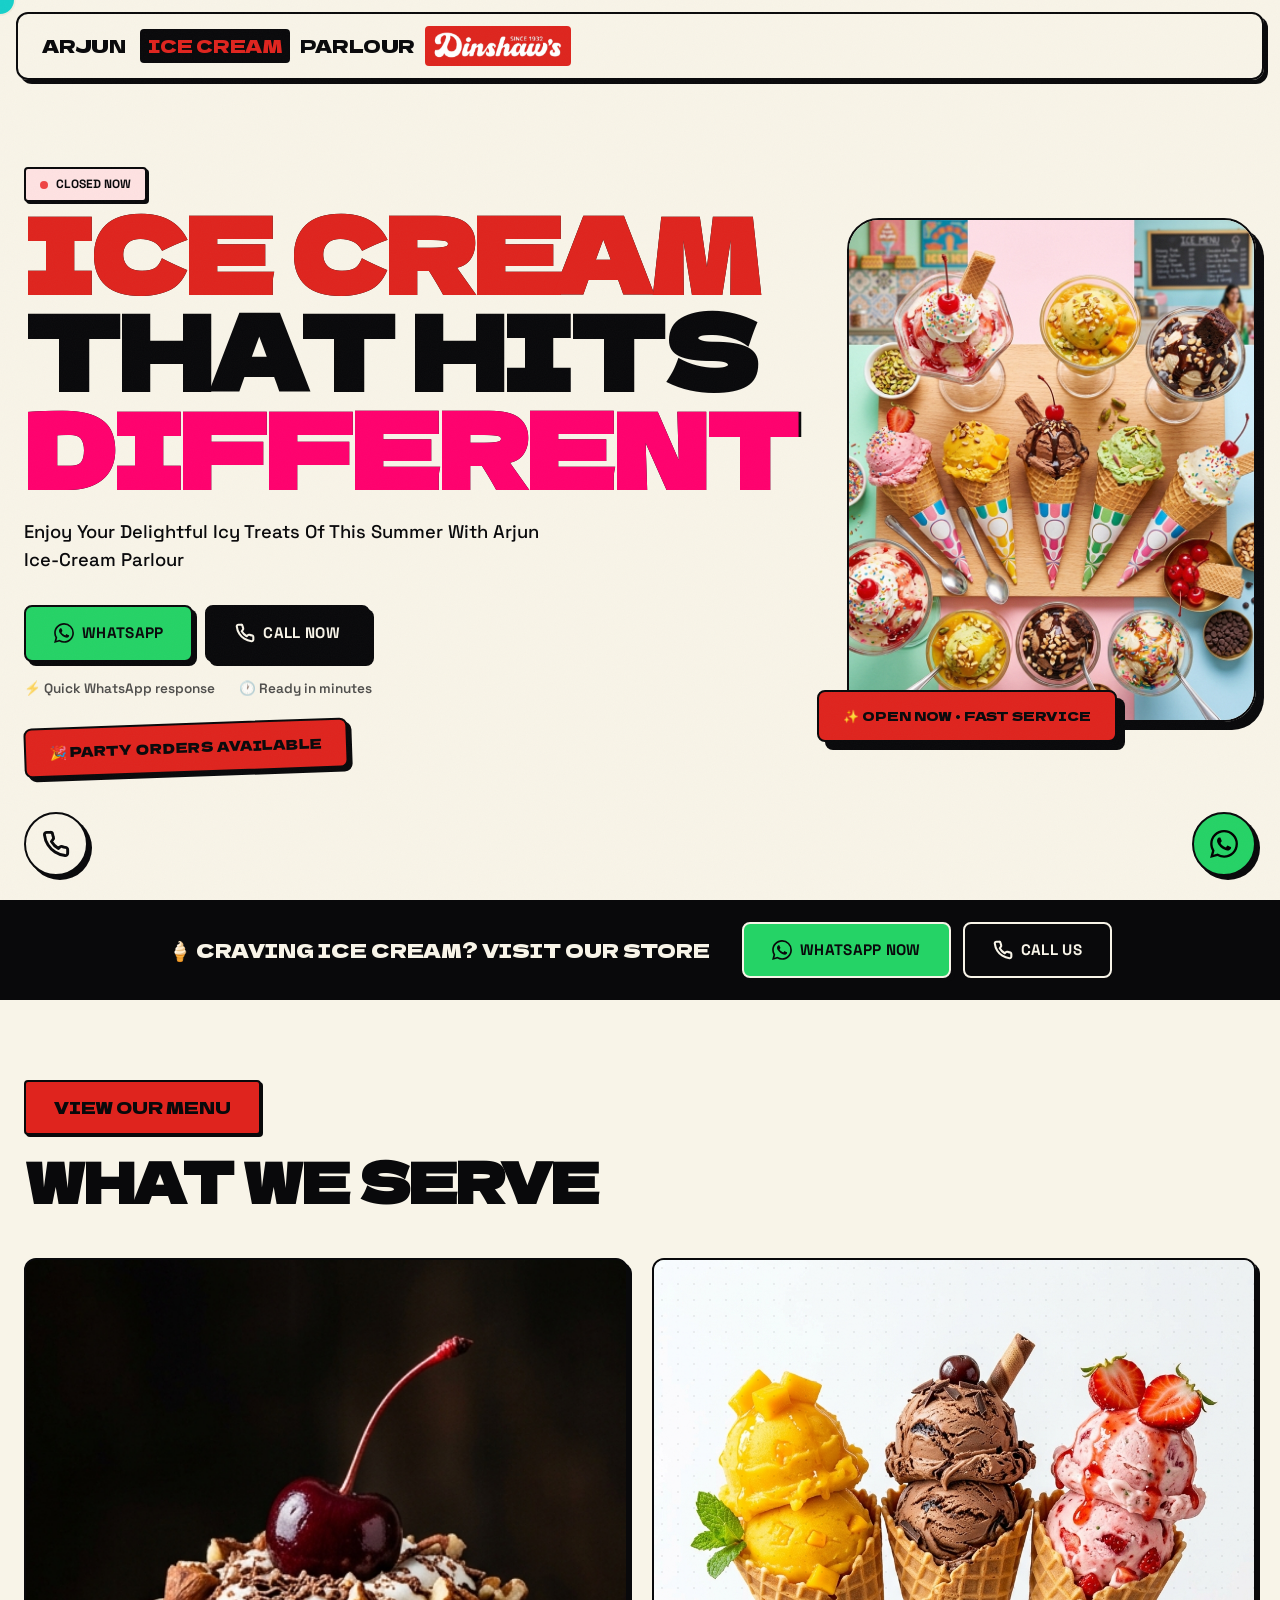
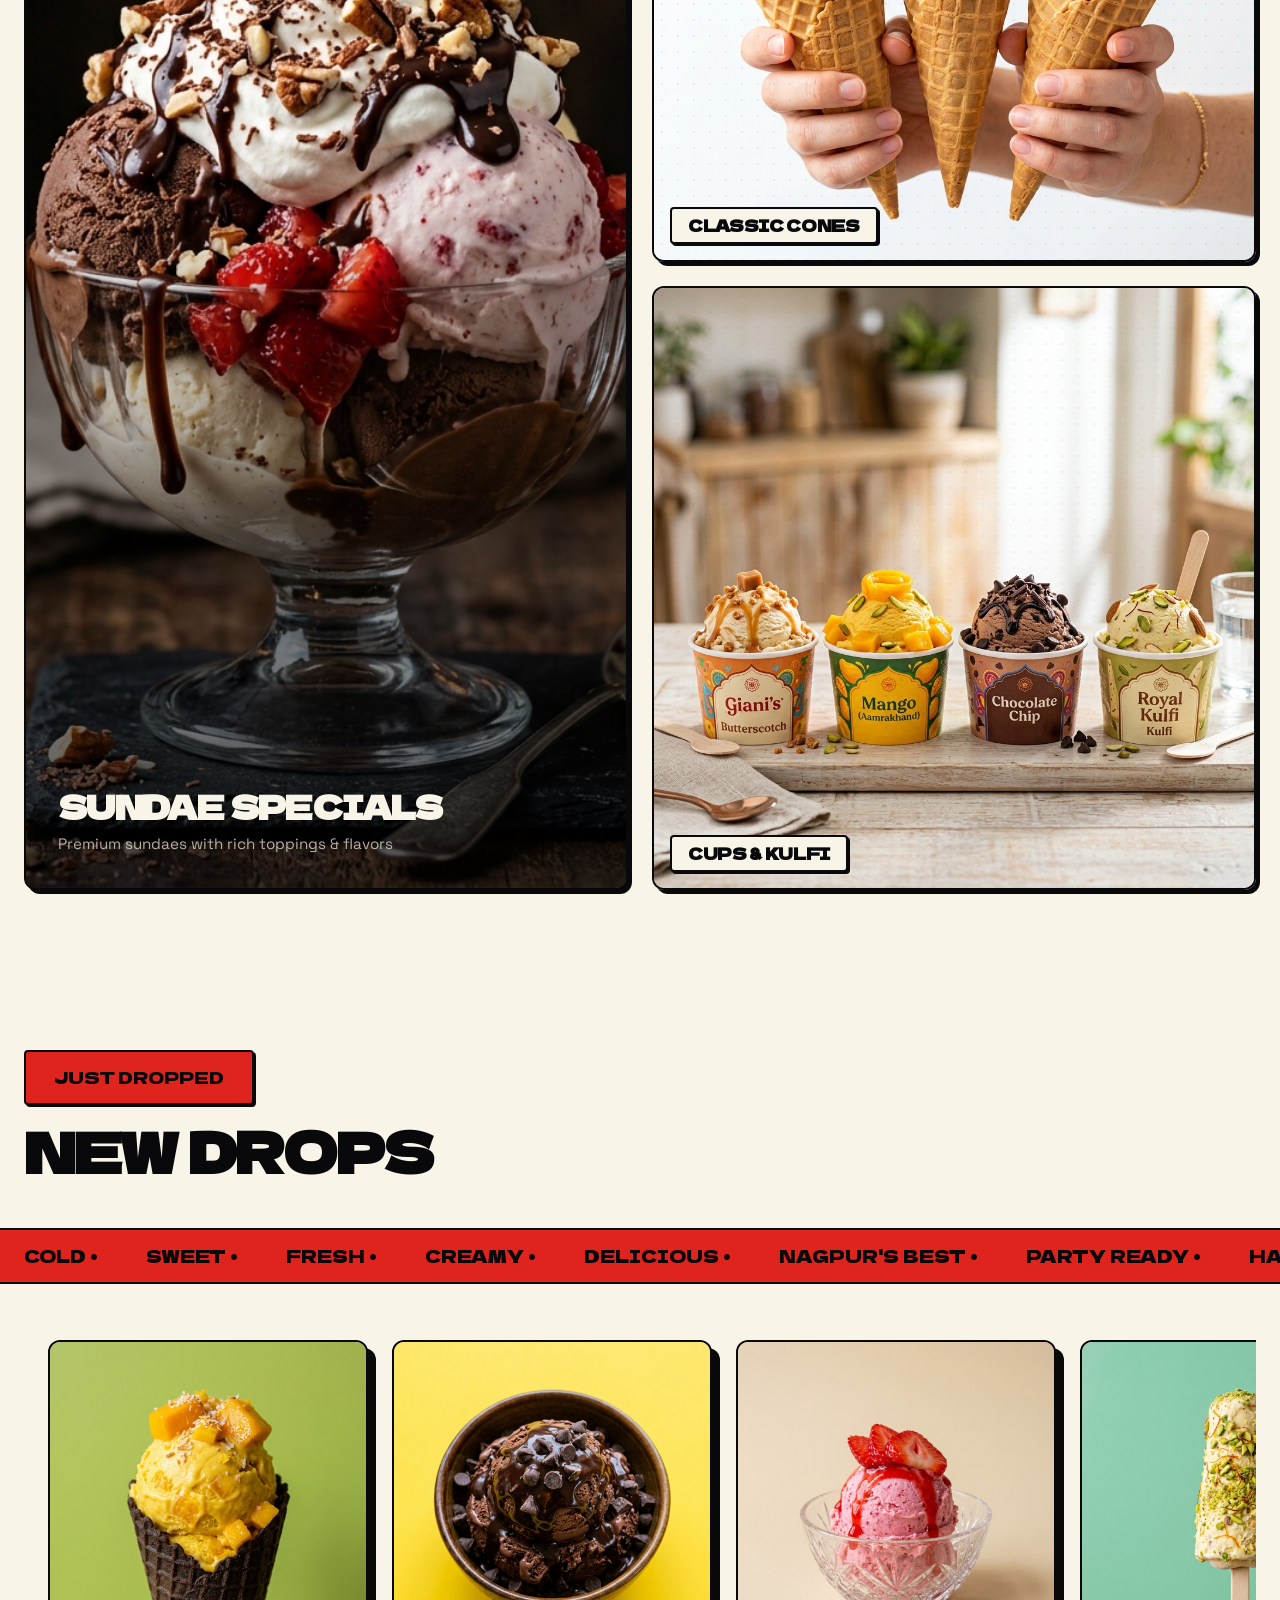
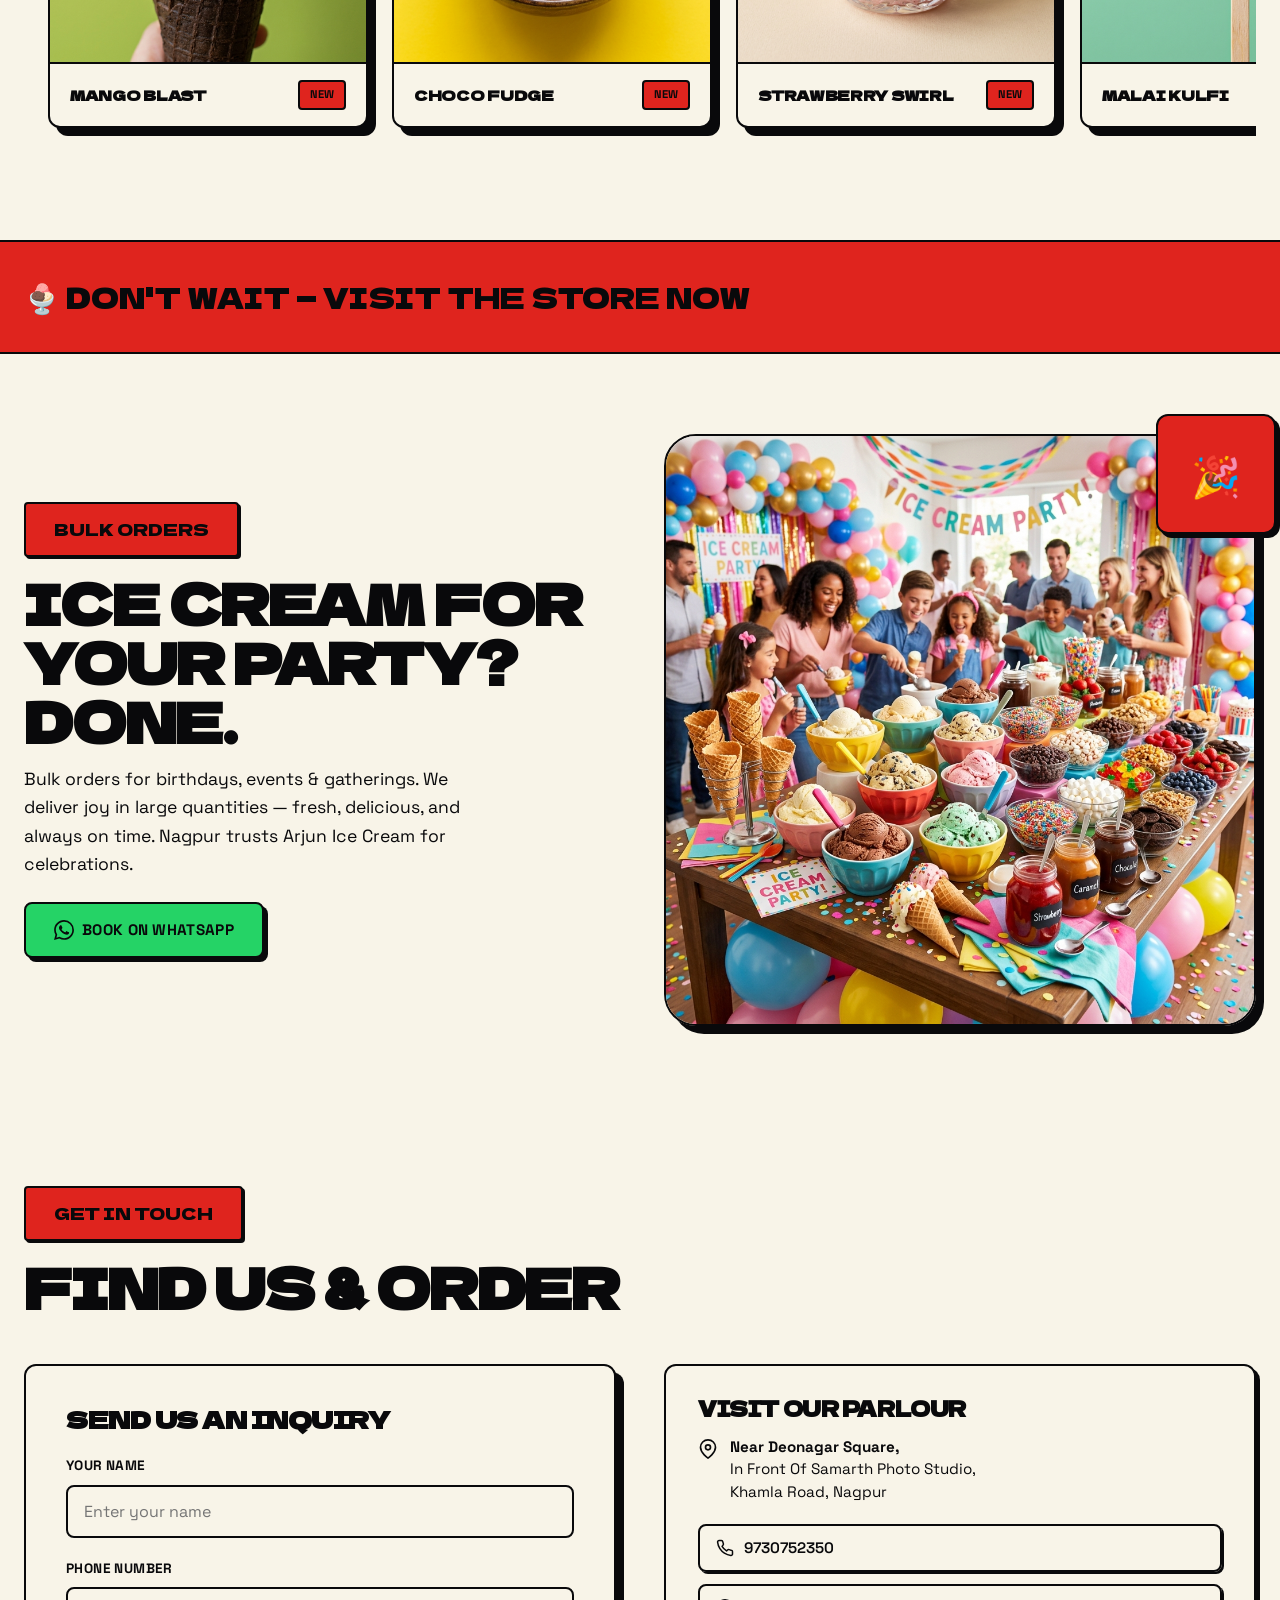
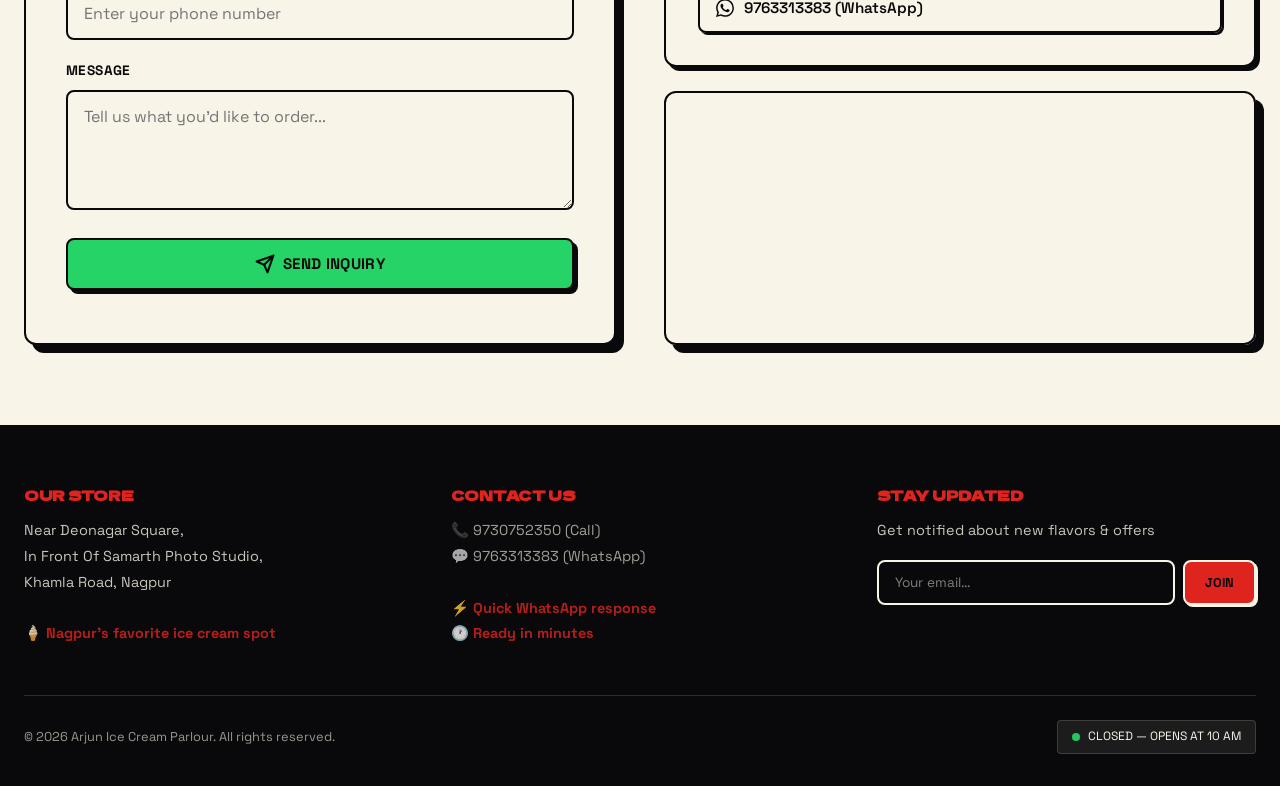
==== arjun_icecream/website/index.html @ 2dfed139 "arjun icecreams" ====
<!DOCTYPE html>
<html lang="en">

<head>
  <meta charset="UTF-8">
  <meta name="viewport" content="width=device-width, initial-scale=1.0">
  <title>Arjun Ice Cream Parlour — Best Ice Cream in Nagpur | Order Now</title>
  <meta name="description"
    content="Arjun Ice Cream Parlour, Khamla Road, Nagpur. Enjoy delightful icy treats this summer. Order on WhatsApp, call now, or visit us. Party orders available!">
  <meta name="keywords"
    content="ice cream, nagpur, khamla road, arjun ice cream, party orders, sundae, kulfi, nagpur ice cream parlour">
  <meta name="author" content="Arjun Ice Cream Parlour">
  <meta property="og:title" content="Arjun Ice Cream Parlour — Best Ice Cream in Nagpur">
  <meta property="og:description"
    content="Enjoy your delightful icy treats this summer. Order on WhatsApp or call us now!">
  <meta property="og:type" content="website">
  <link rel="stylesheet" href="style.css">
</head>

<body>

  <!-- CUSTOM CURSOR -->
  <div class="custom-cursor" id="customCursor"></div>

  <!-- ================================
       HEADER — STICKY CONVERSION BAR
       ================================ -->
  <header class="header" id="header">
    <div class="header-inner">
      <a href="#" class="header-logo" id="headerLogo">ARJUN<span>ICE CREAM</span>Parlour<img src="images/brand.png"
          alt="Arjun Ice Cream Parlour logo" class="header-logo-img"></a>
      <!-- <nav class="header-cta">
        <a href="tel:+919730752350" class="btn btn-dark" id="headerCallBtn">
          <svg viewBox="0 0 24 24" fill="none" stroke="currentColor" stroke-width="2.5" stroke-linecap="round"
            stroke-linejoin="round">
            <path
              d="M22 16.92v3a2 2 0 0 1-2.18 2 19.79 19.79 0 0 1-8.63-3.07 19.5 19.5 0 0 1-6-6 19.79 19.79 0 0 1-3.07-8.67A2 2 0 0 1 4.11 2h3a2 2 0 0 1 2 1.72c.13.81.36 1.6.68 2.36a2 2 0 0 1-.45 2.11L8.09 9.91a16 16 0 0 0 6 6l1.27-1.27a2 2 0 0 1 2.11-.45c.76.32 1.55.55 2.36.68A2 2 0 0 1 22 16.92z">
            </path>
          </svg>
          CALL NOW
        </a>
        <a href="https://wa.me/919763313383/" target="_blank"
          class="btn btn-primary" id="headerWhatsappBtn">
          <svg viewBox="0 0 24 24" fill="currentColor">
            <path
              d="M17.472 14.382c-.297-.149-1.758-.867-2.03-.967-.273-.099-.471-.148-.67.15-.197.297-.767.966-.94 1.164-.173.199-.347.223-.644.075-.297-.15-1.255-.463-2.39-1.475-.883-.788-1.48-1.761-1.653-2.059-.173-.297-.018-.458.13-.606.134-.133.298-.347.446-.52.149-.174.198-.298.298-.497.099-.198.05-.371-.025-.52-.075-.149-.669-1.612-.916-2.207-.242-.579-.487-.5-.669-.51-.173-.008-.371-.01-.57-.01-.198 0-.52.074-.792.372-.272.297-1.04 1.016-1.04 2.479 0 1.462 1.065 2.875 1.213 3.074.149.198 2.096 3.2 5.077 4.487.709.306 1.262.489 1.694.625.712.227 1.36.195 1.871.118.571-.085 1.758-.719 2.006-1.413.248-.694.248-1.289.173-1.413-.074-.124-.272-.198-.57-.347m-5.421 7.403h-.004a9.87 9.87 0 01-5.031-1.378l-.361-.214-3.741.982.998-3.648-.235-.374a9.86 9.86 0 01-1.51-5.26c.001-5.45 4.436-9.884 9.888-9.884 2.64 0 5.122 1.03 6.988 2.898a9.825 9.825 0 012.893 6.994c-.003 5.45-4.437 9.884-9.885 9.884m8.413-18.297A11.815 11.815 0 0012.05 0C5.495 0 .16 5.335.157 11.892c0 2.096.547 4.142 1.588 5.945L.057 24l6.305-1.654a11.882 11.882 0 005.683 1.448h.005c6.554 0 11.89-5.335 11.893-11.893a11.821 11.821 0 00-3.48-8.413z" />
          </svg>
          WHATSAPP
        </a>
      </nav> -->
    </div>
  </header>

  <!-- ================================
       HERO SECTION
       ================================ -->
  <section class="hero" id="hero">
    <div class="container">
      <div class="hero-grid">
        <!-- Left: Content (7 cols) -->
        <div class="hero-content">
          <div class="open-badge" id="openBadge">
            <span class="pulse"></span> OPEN NOW
          </div>
          <h1 class="hero-heading glitch" data-text="ICE CREAM THAT HITS DIFFERENT" id="heroHeading">
            ICE CREAM THAT HITS DIFFERENT
          </h1>
          <p class="hero-tagline">Enjoy Your Delightful Icy Treats Of This Summer With Arjun Ice-Cream Parlour</p>
          <div class="hero-buttons">
            <a href="https://wa.me/919763313383/" target="_blank" class="btn btn-primary" id="heroWhatsappBtn">
              <svg viewBox="0 0 24 24" fill="currentColor">
                <path
                  d="M17.472 14.382c-.297-.149-1.758-.867-2.03-.967-.273-.099-.471-.148-.67.15-.197.297-.767.966-.94 1.164-.173.199-.347.223-.644.075-.297-.15-1.255-.463-2.39-1.475-.883-.788-1.48-1.761-1.653-2.059-.173-.297-.018-.458.13-.606.134-.133.298-.347.446-.52.149-.174.198-.298.298-.497.099-.198.05-.371-.025-.52-.075-.149-.669-1.612-.916-2.207-.242-.579-.487-.5-.669-.51-.173-.008-.371-.01-.57-.01-.198 0-.52.074-.792.372-.272.297-1.04 1.016-1.04 2.479 0 1.462 1.065 2.875 1.213 3.074.149.198 2.096 3.2 5.077 4.487.709.306 1.262.489 1.694.625.712.227 1.36.195 1.871.118.571-.085 1.758-.719 2.006-1.413.248-.694.248-1.289.173-1.413-.074-.124-.272-.198-.57-.347m-5.421 7.403h-.004a9.87 9.87 0 01-5.031-1.378l-.361-.214-3.741.982.998-3.648-.235-.374a9.86 9.86 0 01-1.51-5.26c.001-5.45 4.436-9.884 9.888-9.884 2.64 0 5.122 1.03 6.988 2.898a9.825 9.825 0 012.893 6.994c-.003 5.45-4.437 9.884-9.885 9.884m8.413-18.297A11.815 11.815 0 0012.05 0C5.495 0 .16 5.335.157 11.892c0 2.096.547 4.142 1.588 5.945L.057 24l6.305-1.654a11.882 11.882 0 005.683 1.448h.005c6.554 0 11.89-5.335 11.893-11.893a11.821 11.821 0 00-3.48-8.413z" />
              </svg>
              WHATSAPP
            </a>
            <a href="tel:+919730752350" class="btn btn-dark" id="heroCallBtn">
              <svg viewBox="0 0 24 24" fill="none" stroke="currentColor" stroke-width="2.5" stroke-linecap="round"
                stroke-linejoin="round">
                <path
                  d="M22 16.92v3a2 2 0 0 1-2.18 2 19.79 19.79 0 0 1-8.63-3.07 19.5 19.5 0 0 1-6-6 19.79 19.79 0 0 1-3.07-8.67A2 2 0 0 1 4.11 2h3a2 2 0 0 1 2 1.72c.13.81.36 1.6.68 2.36a2 2 0 0 1-.45 2.11L8.09 9.91a16 16 0 0 0 6 6l1.27-1.27a2 2 0 0 1 2.11-.45c.76.32 1.55.55 2.36.68A2 2 0 0 1 22 16.92z">
                </path>
              </svg>
              CALL NOW
            </a>
          </div>
          <div class="hero-microcopy">
            <span>⚡ Quick WhatsApp response</span>
            <span>🕐 Ready in minutes</span>
          </div>
          <div class="party-badge" id="partyBadge">🎉 PARTY ORDERS AVAILABLE</div>
        </div>

        <!-- Right: Visual (5 cols) -->
        <div class="hero-visual">
          <div class="hero-image-card" id="heroImageCard">
            <img src="images/hero.png" alt="Delicious ice cream collection at Arjun Ice Cream Parlour, Nagpur"
              loading="eager">
          </div>
          <div class="floating-card" id="floatingCard">
            ✨ OPEN NOW • FAST SERVICE
          </div>
        </div>
      </div>
    </div>
  </section>

  <!-- ================================
       CTA BANNER STRIP #1
       ================================ -->
  <div class="cta-banner" id="ctaBanner1">
    <div class="container">
      <div class="cta-banner-inner">
        <span class="cta-banner-text">🍦 CRAVING ICE CREAM? VISIT OUR STORE</span>
        <div style="display:flex;gap:12px;flex-wrap:wrap;">
          <a href="https://wa.me/919763313383/" target="_blank" class="btn btn-primary" id="banner1Whatsapp">
            <svg viewBox="0 0 24 24" fill="currentColor" width="18" height="18">
              <path
                d="M17.472 14.382c-.297-.149-1.758-.867-2.03-.967-.273-.099-.471-.148-.67.15-.197.297-.767.966-.94 1.164-.173.199-.347.223-.644.075-.297-.15-1.255-.463-2.39-1.475-.883-.788-1.48-1.761-1.653-2.059-.173-.297-.018-.458.13-.606.134-.133.298-.347.446-.52.149-.174.198-.298.298-.497.099-.198.05-.371-.025-.52-.075-.149-.669-1.612-.916-2.207-.242-.579-.487-.5-.669-.51-.173-.008-.371-.01-.57-.01-.198 0-.52.074-.792.372-.272.297-1.04 1.016-1.04 2.479 0 1.462 1.065 2.875 1.213 3.074.149.198 2.096 3.2 5.077 4.487.709.306 1.262.489 1.694.625.712.227 1.36.195 1.871.118.571-.085 1.758-.719 2.006-1.413.248-.694.248-1.289.173-1.413-.074-.124-.272-.198-.57-.347m-5.421 7.403h-.004a9.87 9.87 0 01-5.031-1.378l-.361-.214-3.741.982.998-3.648-.235-.374a9.86 9.86 0 01-1.51-5.26c.001-5.45 4.436-9.884 9.888-9.884 2.64 0 5.122 1.03 6.988 2.898a9.825 9.825 0 012.893 6.994c-.003 5.45-4.437 9.884-9.885 9.884m8.413-18.297A11.815 11.815 0 0012.05 0C5.495 0 .16 5.335.157 11.892c0 2.096.547 4.142 1.588 5.945L.057 24l6.305-1.654a11.882 11.882 0 005.683 1.448h.005c6.554 0 11.89-5.335 11.893-11.893a11.821 11.821 0 00-3.48-8.413z" />
            </svg>
            WHATSAPP NOW
          </a>
          <a href="tel:+919730752350" class="btn btn-outline" style="border-color: var(--bg); color: var(--bg);"
            id="banner1Call">
            <svg viewBox="0 0 24 24" fill="none" stroke="currentColor" stroke-width="2.5" stroke-linecap="round"
              stroke-linejoin="round">
              <path
                d="M22 16.92v3a2 2 0 0 1-2.18 2 19.79 19.79 0 0 1-8.63-3.07 19.5 19.5 0 0 1-6-6 19.79 19.79 0 0 1-3.07-8.67A2 2 0 0 1 4.11 2h3a2 2 0 0 1 2 1.72c.13.81.36 1.6.68 2.36a2 2 0 0 1-.45 2.11L8.09 9.91a16 16 0 0 0 6 6l1.27-1.27a2 2 0 0 1 2.11-.45c.76.32 1.55.55 2.36.68A2 2 0 0 1 22 16.92z">
              </path>
            </svg>
            CALL US
          </a>
        </div>
      </div>
    </div>
  </div>

  <!-- ================================
       BENTO PRODUCT SECTION
       ================================ -->
  <section class="bento-section" id="products">
    <div class="container">
      <span class="section-label reveal"><a href="https://www.dinshaws.co.in/ice-cream">VIEW OUR MENU</a></span>
      <h2 class="section-heading reveal">WHAT WE SERVE</h2>
      <div class="bento-grid">
        <!-- Large Card (2x2): Sundaes -->
        <div class="bento-card large reveal" id="bentoSundae">
          <img src="images/sundae.png" alt="Premium sundae specials at Arjun Ice Cream Parlour" loading="lazy">
          <div class="bento-label">
            <h3>SUNDAE SPECIALS</h3>
            <p>Premium sundaes with rich toppings & flavors</p>
          </div>
        </div>
        <!-- Small Card 1: Cones -->
        <div class="bento-card small reveal" id="bentoCones">
          <img src="images/cones.png" alt="Ice cream cones — mango, chocolate, strawberry" loading="lazy">
          <div class="bento-label">
            <h3>CLASSIC CONES</h3>
          </div>
        </div>
        <!-- Small Card 2: Cups -->
        <div class="bento-card small reveal" id="bentoCups">
          <img src="images/cups.png" alt="Ice cream cups with Indian flavors" loading="lazy">
          <div class="bento-label">
            <h3>CUPS & KULFI</h3>
          </div>
        </div>
      </div>
    </div>
  </section>

  <!-- ================================
       NEW DROPS — HORIZONTAL SCROLL
       ================================ -->
  <section class="new-drops" id="newDrops">
    <div class="container">
      <span class="section-label reveal">JUST DROPPED</span>
      <h2 class="section-heading reveal">NEW DROPS</h2>
    </div>

    <!-- Marquee -->
    <div class="marquee-wrapper">
      <div class="marquee-track" id="marqueeTrack">
        <span>COLD •</span><span>SWEET •</span><span>FRESH •</span><span>CREAMY •</span><span>DELICIOUS
          •</span><span>NAGPUR'S BEST •</span><span>PARTY READY •</span><span>HANDCRAFTED •</span>
        <span>COLD •</span><span>SWEET •</span><span>FRESH •</span><span>CREAMY •</span><span>DELICIOUS
          •</span><span>NAGPUR'S BEST •</span><span>PARTY READY •</span><span>HANDCRAFTED •</span>
      </div>
    </div>

    <div class="container">
      <div class="scroll-container" id="scrollContainer">
        <!-- Card 1: Mango Blast -->
        <div class="drop-card" id="dropMango">
          <img src="images/mango.png" alt="Mango Blast ice cream — new flavor" loading="lazy">
          <div class="drop-card-info">
            <h4>MANGO BLAST</h4>
            <span class="drop-tag">NEW</span>
          </div>
        </div>
        <!-- Card 2: Choco Fudge -->
        <div class="drop-card" id="dropChoco">
          <img src="images/chocolate.png" alt="Choco Fudge ice cream — new flavor" loading="lazy">
          <div class="drop-card-info">
            <h4>CHOCO FUDGE</h4>
            <span class="drop-tag">NEW</span>
          </div>
        </div>
        <!-- Card 3: Strawberry Swirl -->
        <div class="drop-card" id="dropStrawberry">
          <img src="images/strawberry.png" alt="Strawberry Swirl ice cream — new flavor" loading="lazy">
          <div class="drop-card-info">
            <h4>STRAWBERRY SWIRL</h4>
            <span class="drop-tag">NEW</span>
          </div>
        </div>
        <!-- Card 4: Malai Kulfi -->
        <div class="drop-card" id="dropKulfi">
          <img src="images/kulfi.png" alt="Malai Kulfi — traditional Indian ice cream" loading="lazy">
          <div class="drop-card-info">
            <h4>MALAI KULFI</h4>
            <span class="drop-tag">🔥 HOT</span>
          </div>
        </div>
        <!-- Card 5: Butterscotch -->
        <div class="drop-card" id="dropButterscotch">
          <img src="images/butterscotch.png" alt="Butterscotch Crunch ice cream" loading="lazy">
          <div class="drop-card-info">
            <h4>BUTTERSCOTCH CRUNCH</h4>
            <span class="drop-tag">NEW</span>
          </div>
        </div>
      </div>
    </div>
  </section>

  <!-- ================================
       CTA STRIP #2
       ================================ -->
  <div class="cta-strip" id="ctaStrip2">
    <div class="container">
      <div class="cta-strip-inner">
        <span class="cta-strip-text">🍨 DON'T WAIT — VISIT THE STORE NOW</span>
        <!-- <div class="cta-strip-buttons">
          <a href="https://wa.me/919763313383/" target="_blank"
            class="btn btn-dark" id="strip2Whatsapp" style="background: #25d366;">
            <svg viewBox="0 0 24 24" fill="currentColor">
              <path
                d="M17.472 14.382c-.297-.149-1.758-.867-2.03-.967-.273-.099-.471-.148-.67.15-.197.297-.767.966-.94 1.164-.173.199-.347.223-.644.075-.297-.15-1.255-.463-2.39-1.475-.883-.788-1.48-1.761-1.653-2.059-.173-.297-.018-.458.13-.606.134-.133.298-.347.446-.52.149-.174.198-.298.298-.497.099-.198.05-.371-.025-.52-.075-.149-.669-1.612-.916-2.207-.242-.579-.487-.5-.669-.51-.173-.008-.371-.01-.57-.01-.198 0-.52.074-.792.372-.272.297-1.04 1.016-1.04 2.479 0 1.462 1.065 2.875 1.213 3.074.149.198 2.096 3.2 5.077 4.487.709.306 1.262.489 1.694.625.712.227 1.36.195 1.871.118.571-.085 1.758-.719 2.006-1.413.248-.694.248-1.289.173-1.413-.074-.124-.272-.198-.57-.347m-5.421 7.403h-.004a9.87 9.87 0 01-5.031-1.378l-.361-.214-3.741.982.998-3.648-.235-.374a9.86 9.86 0 01-1.51-5.26c.001-5.45 4.436-9.884 9.888-9.884 2.64 0 5.122 1.03 6.988 2.898a9.825 9.825 0 012.893 6.994c-.003 5.45-4.437 9.884-9.885 9.884m8.413-18.297A11.815 11.815 0 0012.05 0C5.495 0 .16 5.335.157 11.892c0 2.096.547 4.142 1.588 5.945L.057 24l6.305-1.654a11.882 11.882 0 005.683 1.448h.005c6.554 0 11.89-5.335 11.893-11.893a11.821 11.821 0 00-3.48-8.413z" />
            </svg>
            WHATSAPP
          </a>
          <a href="tel:+919730752350" class="btn btn-outline" id="strip2Call">CALL 9730752350</a>
        </div> -->
      </div>
    </div>
  </div>

  <!-- ================================
       PARTY ORDERS SECTION
       ================================ -->
  <section class="party-section" id="partySection">
    <div class="container">
      <div class="party-grid">
        <div class="party-content reveal">
          <span class="section-label">BULK ORDERS</span>
          <h2>ICE CREAM FOR YOUR PARTY? DONE.</h2>
          <p>Bulk orders for birthdays, events & gatherings. We deliver joy in large quantities — fresh, delicious, and
            always on time. Nagpur trusts Arjun Ice Cream for celebrations.</p>
          <a href="https://wa.me/919763313383?text=Hi%2C%20I%20want%20to%20place%20a%20party%20order%20for%20ice%20cream"
            target="_blank" class="btn btn-primary" id="partyWhatsappBtn">
            <svg viewBox="0 0 24 24" fill="currentColor">
              <path
                d="M17.472 14.382c-.297-.149-1.758-.867-2.03-.967-.273-.099-.471-.148-.67.15-.197.297-.767.966-.94 1.164-.173.199-.347.223-.644.075-.297-.15-1.255-.463-2.39-1.475-.883-.788-1.48-1.761-1.653-2.059-.173-.297-.018-.458.13-.606.134-.133.298-.347.446-.52.149-.174.198-.298.298-.497.099-.198.05-.371-.025-.52-.075-.149-.669-1.612-.916-2.207-.242-.579-.487-.5-.669-.51-.173-.008-.371-.01-.57-.01-.198 0-.52.074-.792.372-.272.297-1.04 1.016-1.04 2.479 0 1.462 1.065 2.875 1.213 3.074.149.198 2.096 3.2 5.077 4.487.709.306 1.262.489 1.694.625.712.227 1.36.195 1.871.118.571-.085 1.758-.719 2.006-1.413.248-.694.248-1.289.173-1.413-.074-.124-.272-.198-.57-.347m-5.421 7.403h-.004a9.87 9.87 0 01-5.031-1.378l-.361-.214-3.741.982.998-3.648-.235-.374a9.86 9.86 0 01-1.51-5.26c.001-5.45 4.436-9.884 9.888-9.884 2.64 0 5.122 1.03 6.988 2.898a9.825 9.825 0 012.893 6.994c-.003 5.45-4.437 9.884-9.885 9.884m8.413-18.297A11.815 11.815 0 0012.05 0C5.495 0 .16 5.335.157 11.892c0 2.096.547 4.142 1.588 5.945L.057 24l6.305-1.654a11.882 11.882 0 005.683 1.448h.005c6.554 0 11.89-5.335 11.893-11.893a11.821 11.821 0 00-3.48-8.413z" />
            </svg>
            BOOK ON WHATSAPP
          </a>
        </div>
        <div class="party-image-wrapper reveal">
          <img src="images/party.png" alt="Ice cream party setup for events and celebrations" loading="lazy">
          <div class="party-floating-accent" id="partyAccent">🎉</div>
        </div>
      </div>
    </div>
  </section>

  <!-- ================================
       CONTACT + LOCATION SECTION
       ================================ -->
  <section class="contact-section" id="contact">
    <div class="container">
      <span class="section-label reveal">GET IN TOUCH</span>
      <h2 class="section-heading reveal">FIND US & ORDER</h2>
      <div class="contact-grid">
        <!-- Contact Form -->
        <div class="contact-form-wrapper reveal" id="contactFormWrapper">
          <h3>SEND US AN INQUIRY</h3>
          <form id="contactForm" onsubmit="handleFormSubmit(event)">
            <div class="form-group">
              <label for="contactName">YOUR NAME</label>
              <input type="text" id="contactName" name="name" placeholder="Enter your name" required>
            </div>
            <div class="form-group">
              <label for="contactPhone">PHONE NUMBER</label>
              <input type="tel" id="contactPhone" name="phone" placeholder="Enter your phone number" required>
            </div>
            <div class="form-group">
              <label for="contactMessage">MESSAGE</label>
              <textarea id="contactMessage" name="message" placeholder="Tell us what you'd like to order..."></textarea>
            </div>
            <button type="submit" class="btn btn-primary" id="submitInquiry" style="width:100%;justify-content:center;">
              <svg viewBox="0 0 24 24" fill="none" stroke="currentColor" stroke-width="2.5" stroke-linecap="round"
                stroke-linejoin="round">
                <line x1="22" y1="2" x2="11" y2="13"></line>
                <polygon points="22 2 15 22 11 13 2 9 22 2"></polygon>
              </svg>
              SEND INQUIRY
            </button>
          </form>
        </div>

        <!-- Address + Map -->
        <div class="contact-right">
          <div class="address-block reveal" id="addressBlock">
            <h3>VISIT OUR PARLOUR</h3>
            <div class="address-line">
              <svg viewBox="0 0 24 24" fill="none" stroke="currentColor" stroke-width="2" stroke-linecap="round"
                stroke-linejoin="round">
                <path d="M21 10c0 7-9 13-9 13s-9-6-9-13a9 9 0 0 1 18 0z"></path>
                <circle cx="12" cy="10" r="3"></circle>
              </svg>
              <div>
                <strong>Near Deonagar Square,</strong><br>
                In Front Of Samarth Photo Studio,<br>
                Khamla Road, Nagpur
              </div>
            </div>
            <div class="contact-links">
              <a href="tel:+919730752350" class="contact-link" id="addressCallLink">
                <svg viewBox="0 0 24 24" fill="none" stroke="currentColor" stroke-width="2" stroke-linecap="round"
                  stroke-linejoin="round">
                  <path
                    d="M22 16.92v3a2 2 0 0 1-2.18 2 19.79 19.79 0 0 1-8.63-3.07 19.5 19.5 0 0 1-6-6 19.79 19.79 0 0 1-3.07-8.67A2 2 0 0 1 4.11 2h3a2 2 0 0 1 2 1.72c.13.81.36 1.6.68 2.36a2 2 0 0 1-.45 2.11L8.09 9.91a16 16 0 0 0 6 6l1.27-1.27a2 2 0 0 1 2.11-.45c.76.32 1.55.55 2.36.68A2 2 0 0 1 22 16.92z">
                  </path>
                </svg>
                9730752350
              </a>
              <a href="https://wa.me/919763313383/" target="_blank" class="contact-link" id="addressWhatsappLink">
                <svg viewBox="0 0 24 24" fill="currentColor">
                  <path
                    d="M17.472 14.382c-.297-.149-1.758-.867-2.03-.967-.273-.099-.471-.148-.67.15-.197.297-.767.966-.94 1.164-.173.199-.347.223-.644.075-.297-.15-1.255-.463-2.39-1.475-.883-.788-1.48-1.761-1.653-2.059-.173-.297-.018-.458.13-.606.134-.133.298-.347.446-.52.149-.174.198-.298.298-.497.099-.198.05-.371-.025-.52-.075-.149-.669-1.612-.916-2.207-.242-.579-.487-.5-.669-.51-.173-.008-.371-.01-.57-.01-.198 0-.52.074-.792.372-.272.297-1.04 1.016-1.04 2.479 0 1.462 1.065 2.875 1.213 3.074.149.198 2.096 3.2 5.077 4.487.709.306 1.262.489 1.694.625.712.227 1.36.195 1.871.118.571-.085 1.758-.719 2.006-1.413.248-.694.248-1.289.173-1.413-.074-.124-.272-.198-.57-.347m-5.421 7.403h-.004a9.87 9.87 0 01-5.031-1.378l-.361-.214-3.741.982.998-3.648-.235-.374a9.86 9.86 0 01-1.51-5.26c.001-5.45 4.436-9.884 9.888-9.884 2.64 0 5.122 1.03 6.988 2.898a9.825 9.825 0 012.893 6.994c-.003 5.45-4.437 9.884-9.885 9.884m8.413-18.297A11.815 11.815 0 0012.05 0C5.495 0 .16 5.335.157 11.892c0 2.096.547 4.142 1.588 5.945L.057 24l6.305-1.654a11.882 11.882 0 005.683 1.448h.005c6.554 0 11.89-5.335 11.893-11.893a11.821 11.821 0 00-3.48-8.413z" />
                </svg>
                9763313383 (WhatsApp)
              </a>
            </div>
          </div>

          <!-- Google Map Embed -->
          <div class="map-container reveal" id="mapContainer">
            <iframe
              src="https://www.google.com/maps/embed?pb=!1m18!1m12!1m3!1d232.62182163208362!2d79.06755908252971!3d21.114593524108294!2m3!1f0!2f0!3f0!3m2!1i1024!2i768!4f13.1!3m3!1m2!1s0x3bd4bf7f29e6dd21%3A0x2644d758941dd6fb!2sSamarth%20Photo%20Studio%20%26%20Cloth%20Centre!5e0!3m2!1sen!2sus!4v1776320969018!5m2!1sen!2sus"
              width="600" height="300" style="border:0;" allowfullscreen="" loading="lazy"
              referrerpolicy="no-referrer-when-downgrade"
              title="Arjun Ice Cream Parlour location on Google Maps — Khamla Road, Nagpur">
            </iframe>
          </div>
        </div>
      </div>
    </div>
  </section>

  <!-- ================================
       FLOATING ACTION BUTTONS
       ================================ -->
  <a href="https://wa.me/919763313383/" target="_blank" class="fab fab-whatsapp" id="fabWhatsapp"
    aria-label="Order on WhatsApp">
    <svg viewBox="0 0 24 24">
      <path
        d="M17.472 14.382c-.297-.149-1.758-.867-2.03-.967-.273-.099-.471-.148-.67.15-.197.297-.767.966-.94 1.164-.173.199-.347.223-.644.075-.297-.15-1.255-.463-2.39-1.475-.883-.788-1.48-1.761-1.653-2.059-.173-.297-.018-.458.13-.606.134-.133.298-.347.446-.52.149-.174.198-.298.298-.497.099-.198.05-.371-.025-.52-.075-.149-.669-1.612-.916-2.207-.242-.579-.487-.5-.669-.51-.173-.008-.371-.01-.57-.01-.198 0-.52.074-.792.372-.272.297-1.04 1.016-1.04 2.479 0 1.462 1.065 2.875 1.213 3.074.149.198 2.096 3.2 5.077 4.487.709.306 1.262.489 1.694.625.712.227 1.36.195 1.871.118.571-.085 1.758-.719 2.006-1.413.248-.694.248-1.289.173-1.413-.074-.124-.272-.198-.57-.347m-5.421 7.403h-.004a9.87 9.87 0 01-5.031-1.378l-.361-.214-3.741.982.998-3.648-.235-.374a9.86 9.86 0 01-1.51-5.26c.001-5.45 4.436-9.884 9.888-9.884 2.64 0 5.122 1.03 6.988 2.898a9.825 9.825 0 012.893 6.994c-.003 5.45-4.437 9.884-9.885 9.884m8.413-18.297A11.815 11.815 0 0012.05 0C5.495 0 .16 5.335.157 11.892c0 2.096.547 4.142 1.588 5.945L.057 24l6.305-1.654a11.882 11.882 0 005.683 1.448h.005c6.554 0 11.89-5.335 11.893-11.893a11.821 11.821 0 00-3.48-8.413z" />
    </svg>
    <span class="fab-tooltip">Quick WhatsApp response ⚡</span>
  </a>

  <a href="tel:+919730752350" class="fab fab-call" id="fabCall" aria-label="Call Arjun Ice Cream Parlour">
    <svg viewBox="0 0 24 24" fill="none" stroke="var(--primary)" stroke-width="2.5" stroke-linecap="round"
      stroke-linejoin="round">
      <path
        d="M22 16.92v3a2 2 0 0 1-2.18 2 19.79 19.79 0 0 1-8.63-3.07 19.5 19.5 0 0 1-6-6 19.79 19.79 0 0 1-3.07-8.67A2 2 0 0 1 4.11 2h3a2 2 0 0 1 2 1.72c.13.81.36 1.6.68 2.36a2 2 0 0 1-.45 2.11L8.09 9.91a16 16 0 0 0 6 6l1.27-1.27a2 2 0 0 1 2.11-.45c.76.32 1.55.55 2.36.68A2 2 0 0 1 22 16.92z">
      </path>
    </svg>
    <span class="fab-tooltip">Tap to call directly 📞</span>
  </a>

  <!-- ================================
       FOOTER
       ================================ -->
  <footer class="footer" id="footer">
    <div class="container">
      <div class="footer-grid">
        <!-- Column 1: Store -->
        <div class="footer-col">
          <h4>OUR STORE</h4>
          <p>
            Near Deonagar Square,<br>
            In Front Of Samarth Photo Studio,<br>
            Khamla Road, Nagpur<br><br>
            <strong style="color: var(--accent);">🍦 Nagpur's favorite ice cream spot</strong>
          </p>
        </div>

        <!-- Column 2: Contact -->
        <div class="footer-col">
          <h4>CONTACT US</h4>
          <p>
            <a href="tel:+919730752350">📞 9730752350 (Call)</a><br>
            <a href="https://wa.me/919763313383/" target="_blank">💬
              9763313383 (WhatsApp)</a><br><br>
            <strong style="color: var(--accent);">⚡ Quick WhatsApp response</strong><br>
            <strong style="color: var(--accent);">🕐 Ready in minutes</strong>
          </p>
        </div>

        <!-- Column 3: Newsletter -->
        <div class="footer-col">
          <h4>STAY UPDATED</h4>
          <p>Get notified about new flavors & offers</p>
          <div class="footer-newsletter">
            <input type="email" placeholder="Your email..." id="footerEmail" aria-label="Your email address">
            <button type="button" id="footerSubscribeBtn">JOIN</button>
          </div>
        </div>
      </div>

      <div class="footer-bottom">
        <p>&copy; 2026 Arjun Ice Cream Parlour. All rights reserved.</p>
        <div class="footer-bottom-badge">
          <span class="dot-green"></span>
          <span>OPEN NOW — SERVING FRESH</span>
        </div>
      </div>
    </div>
  </footer>

  <!-- ================================
       JAVASCRIPT
       ================================ -->
  <script src="script.js"></script>
</body>

</html>
---- arjun_icecream/website/style.css ----
/* =============================================
   ARJUN ICE CREAM PARLOUR — NEO-BRUTALIST ACID
   ============================================= */

/* === GOOGLE FONTS === */
@import url('https://fonts.googleapis.com/css2?family=Dela+Gothic+One&family=Space+Grotesk:wght@400;500;600;700&display=swap');

/* === CSS CUSTOM PROPERTIES === */
:root {
  --bg: #F8F4E8;
  --primary: #09090B;
  --accent: #df241e;
  --white: #FFFFFF;
  --border: 2px solid #09090B;
  --shadow-sm: 2px 2px 0px #09090B;
  --shadow-md: 4px 4px 0px #09090B;
  --shadow-lg: 8px 8px 0px #09090B;
  --radius-sm: 8px;
  --radius-md: 12px;
  --radius-lg: 32px;
  --font-heading: 'Dela Gothic One', sans-serif;
  --font-body: 'Space Grotesk', sans-serif;
}

/* === RESET & BASE === */
*,
*::before,
*::after {
  margin: 0;
  padding: 0;
  box-sizing: border-box;
}

html {
  scroll-behavior: smooth;
  font-size: 16px;
}

body {
  font-family: var(--font-body);
  background-color: var(--bg);
  color: var(--primary);
  line-height: 1.6;
  overflow-x: hidden;
}

/* === SVG NOISE OVERLAY === */
body::before {
  content: '';
  position: fixed;
  top: 0;
  left: 0;
  width: 100%;
  height: 100%;
  pointer-events: none;
  z-index: 10000;
  opacity: 0.03;
  background-image: url("data:image/svg+xml,%3Csvg viewBox='0 0 256 256' xmlns='http://www.w3.org/2000/svg'%3E%3Cfilter id='noise'%3E%3CfeTurbulence type='fractalNoise' baseFrequency='0.9' numOctaves='4' stitchTiles='stitch'/%3E%3C/filter%3E%3Crect width='100%25' height='100%25' filter='url(%23noise)'/%3E%3C/svg%3E");
  background-repeat: repeat;
  background-size: 256px 256px;
}

/* === CUSTOM CURSOR === */
.custom-cursor {
  width: 32px;
  height: 32px;
  border: 2px solid var(--primary);
  border-radius: 50%;
  position: fixed;
  pointer-events: none;
  z-index: 99999;
  mix-blend-mode: difference;
  background: var(--accent);
  transition: transform 0.15s ease, background 0.15s ease;
  transform: translate(-50%, -50%);
}

.custom-cursor.hover {
  transform: translate(-50%, -50%) scale(2.5);
  background: var(--accent);
}

/* === UTILITY === */
.container {
  max-width: 1280px;
  margin: 0 auto;
  padding: 0 24px;
}

a {
  color: inherit;
  text-decoration: none;
}

img {
  max-width: 100%;
  height: auto;
  display: block;
}

/* === TYPOGRAPHY === */
h1,
h2,
h3,
h4 {
  font-family: var(--font-heading);
  text-transform: uppercase;
  letter-spacing: -0.02em;
  line-height: 1.05;
}

/* === BUTTONS === */
.btn {
  display: inline-flex;
  align-items: center;
  gap: 8px;
  padding: 14px 28px;
  font-family: var(--font-body);
  font-weight: 700;
  font-size: 0.95rem;
  text-transform: uppercase;
  letter-spacing: 0.02em;
  border: var(--border);
  border-radius: var(--radius-sm);
  cursor: pointer;
  transition: all 0.15s ease;
  text-decoration: none;
  white-space: nowrap;
}

.btn-primary {
  background: #25d366;
  color: var(--primary);
  box-shadow: var(--shadow-md);
}

.btn-primary:hover {
  transform: translate(2px, 2px);
  box-shadow: none;
}

.btn-primary:active {
  transform: translateY(4px);
  box-shadow: none;
}

.btn-dark {
  background: var(--primary);
  color: var(--bg);
  box-shadow: var(--shadow-md);
}

.btn-dark:hover {
  transform: translate(2px, 2px);
  box-shadow: none;
}

.btn-dark:active {
  transform: translateY(4px);
  box-shadow: none;
}

.btn-outline {
  background: transparent;
  color: var(--primary);
  box-shadow: var(--shadow-sm);
}

.btn-outline:hover {
  background: var(--primary);
  color: var(--bg);
  transform: translate(2px, 2px);
  box-shadow: none;
}

/* SVG icons inside buttons */
.btn svg {
  width: 20px;
  height: 20px;
  flex-shrink: 0;
}

/* ===============================
   HEADER — STICKY CONVERSION BAR
   =============================== */
.header {
  position: fixed;
  top: 12px;
  left: 50%;
  transform: translateX(-50%);
  width: calc(100% - 32px);
  max-width: 1280px;
  background: rgba(248, 244, 232, 0.9);
  border: var(--border);
  border-radius: var(--radius-md);
  backdrop-filter: blur(24px);
  -webkit-backdrop-filter: blur(24px);
  z-index: 9999;
  padding: 12px 24px;
  box-shadow: var(--shadow-md);
}

.header-inner {
  display: flex;
  align-items: center;
  justify-content: space-between;
  gap: 16px;
}

.header-logo {
  font-family: var(--font-heading);
  font-size: 1.15rem;
  text-transform: uppercase;
  letter-spacing: -0.01em;
  white-space: nowrap;
  color: var(--primary);
  display: flex;
  align-items: center;
  gap: 10px;
}

.header-logo-img {
  height: 40px;
  width: auto;
  object-fit: contain;
  border-radius: 4px;
}

.header-logo span {
  color: var(--accent);
  background: var(--primary);
  padding: 2px 8px;
  border-radius: 4px;
  margin-left: 4px;
}

.header-cta {
  display: flex;
  gap: 8px;
}

.header-cta .btn {
  padding: 10px 20px;
  font-size: 0.8rem;
  box-shadow: var(--shadow-sm);
}

/* ===============================
   HERO SECTION
   =============================== */
.hero {
  padding-top: 120px;
  padding-bottom: 80px;
  min-height: 100vh;
  display: flex;
  align-items: center;
}

.hero-grid {
  display: grid;
  grid-template-columns: 7fr 5fr;
  gap: 48px;
  align-items: center;
}

.hero-content {
  position: relative;
}

.hero-heading {
  font-size: clamp(3rem, 8vw, 8rem);
  line-height: 0.95;
  margin-bottom: 24px;
  position: relative;
}

/* Glitch Effect */
.glitch {
  position: relative;
  display: inline-block;
}

.glitch::before,
.glitch::after {
  content: attr(data-text);
  position: absolute;
  top: 0;
  left: 0;
  width: 100%;
  height: 100%;
  pointer-events: none;
}

.glitch::before {
  color: var(--accent);
  animation: glitch-1 0.3s infinite linear alternate-reverse;
  clip-path: polygon(0 0, 100% 0, 100% 33%, 0 33%);
}

.glitch::after {
  color: #FF006E;
  animation: glitch-2 0.3s infinite linear alternate-reverse;
  clip-path: polygon(0 66%, 100% 66%, 100% 100%, 0 100%);
}

@keyframes glitch-1 {
  0% {
    transform: translate(0);
  }

  20% {
    transform: translate(-3px, 3px);
  }

  40% {
    transform: translate(-3px, -3px);
  }

  60% {
    transform: translate(3px, 3px);
  }

  80% {
    transform: translate(3px, -3px);
  }

  100% {
    transform: translate(0);
  }
}

@keyframes glitch-2 {
  0% {
    transform: translate(0);
  }

  20% {
    transform: translate(3px, -3px);
  }

  40% {
    transform: translate(3px, 3px);
  }

  60% {
    transform: translate(-3px, -3px);
  }

  80% {
    transform: translate(-3px, 3px);
  }

  100% {
    transform: translate(0);
  }
}

.hero-tagline {
  font-size: 1.15rem;
  font-weight: 500;
  max-width: 520px;
  margin-bottom: 32px;
  line-height: 1.5;
}

.hero-microcopy {
  display: flex;
  gap: 24px;
  margin-top: 16px;
  font-size: 0.85rem;
  font-weight: 600;
  opacity: 0.7;
}

.hero-microcopy span {
  display: flex;
  align-items: center;
  gap: 6px;
}

.hero-buttons {
  display: flex;
  gap: 12px;
  flex-wrap: wrap;
}

.party-badge {
  display: inline-block;
  background: var(--accent);
  border: var(--border);
  padding: 12px 24px;
  font-family: var(--font-heading);
  font-size: 0.85rem;
  text-transform: uppercase;
  transform: rotate(-2deg);
  box-shadow: var(--shadow-md);
  margin-top: 24px;
  border-radius: var(--radius-sm);
}

.hero-visual {
  position: relative;
}

.hero-image-card {
  border: var(--border);
  border-radius: var(--radius-lg);
  overflow: hidden;
  box-shadow: var(--shadow-lg);
  position: relative;
}

.hero-image-card img {
  width: 100%;
  height: 500px;
  object-fit: cover;
}

.floating-card {
  position: absolute;
  bottom: -20px;
  left: -30px;
  background: var(--accent);
  border: var(--border);
  padding: 14px 24px;
  font-family: var(--font-heading);
  font-size: 0.8rem;
  text-transform: uppercase;
  box-shadow: var(--shadow-lg);
  border-radius: var(--radius-sm);
  animation: float 3s ease-in-out infinite;
  z-index: 2;
}

@keyframes float {

  0%,
  100% {
    transform: translateY(0px);
  }

  50% {
    transform: translateY(-10px);
  }
}

/* ===============================
   CTA BANNER STRIP
   =============================== */
.cta-banner {
  background: var(--primary);
  border-top: var(--border);
  border-bottom: var(--border);
  padding: 20px 0;
  overflow: hidden;
}

.cta-banner-inner {
  display: flex;
  align-items: center;
  justify-content: center;
  gap: 32px;
  flex-wrap: wrap;
}

.cta-banner-text {
  color: var(--bg);
  font-family: var(--font-heading);
  font-size: 1.2rem;
  text-transform: uppercase;
}

.cta-banner .btn {
  border-color: var(--bg);
}

/* ===============================
   BENTO PRODUCT SECTION
   =============================== */
.bento-section {
  padding: 80px 0;
}

.section-label {
  display: inline-block;
  background: var(--accent);
  border: var(--border);
  padding: 12px 28px;
  font-family: var(--font-heading);
  font-size: 1.05rem;
  text-transform: uppercase;
  box-shadow: var(--shadow-sm);
  margin-bottom: 16px;
  border-radius: 4px;
  transition: all 0.25s ease;
  cursor: pointer;
}

.section-label a {
  color: inherit;
  text-decoration: none;
}

.section-label:hover {
  transform: translate(-4px, -4px) scale(1.05);
  box-shadow: var(--shadow-lg);
  background: var(--primary);
  color: var(--accent);
}

.section-heading {
  font-size: clamp(2rem, 5vw, 3.5rem);
  margin-bottom: 48px;
}

.bento-grid {
  display: grid;
  grid-template-columns: repeat(2, 1fr);
  grid-template-rows: auto auto;
  gap: 24px;
}

.bento-card {
  border: var(--border);
  border-radius: var(--radius-md);
  overflow: hidden;
  position: relative;
  box-shadow: var(--shadow-md);
  transition: all 0.15s ease;
  cursor: pointer;
}

.bento-card:hover {
  transform: translate(-4px, -4px);
  box-shadow: var(--shadow-lg);
}

.bento-card.large {
  grid-column: 1 / 2;
  grid-row: 1 / 3;
  background: var(--primary);
  min-height: 480px;
}

.bento-card.large img {
  width: 100%;
  height: 100%;
  object-fit: cover;
  position: absolute;
  top: 0;
  left: 0;
}

.bento-card.large::after {
  content: '';
  position: absolute;
  bottom: 0;
  left: 0;
  right: 0;
  height: 60%;
  background: linear-gradient(to top, rgba(0, 0, 0, 0.7), transparent);
  z-index: 1;
  pointer-events: none;
}

.bento-card.large .bento-label {
  position: absolute;
  bottom: 32px;
  left: 32px;
  right: 32px;
  z-index: 2;
}

.bento-card.large .bento-label h3 {
  color: var(--bg);
  font-size: 2rem;
  margin-bottom: 8px;
}

.bento-card.large .bento-label p {
  color: var(--bg);
  opacity: 0.7;
  font-size: 0.95rem;
}

.bento-card.small {
  min-height: 228px;
  position: relative;
  overflow: hidden;
}

/* Radial dot texture */
.bento-card.small::before {
  content: '';
  position: absolute;
  top: 0;
  left: 0;
  right: 0;
  bottom: 0;
  background-image: radial-gradient(var(--primary) 1px, transparent 1px);
  background-size: 16px 16px;
  opacity: 0.06;
  z-index: 1;
  pointer-events: none;
}

.bento-card.small img {
  width: 100%;
  height: 100%;
  object-fit: cover;
}

.bento-card.small .bento-label {
  position: absolute;
  bottom: 16px;
  left: 16px;
  z-index: 2;
  background: var(--bg);
  border: var(--border);
  padding: 8px 16px;
  border-radius: 4px;
  box-shadow: var(--shadow-sm);
}

.bento-card.small .bento-label h3 {
  font-size: 1rem;
}

/* ===============================
   NEW DROPS — HORIZONTAL SCROLL
   =============================== */
.new-drops {
  padding: 80px 0;
  overflow: hidden;
}

/* Marquee */
.marquee-wrapper {
  overflow: hidden;
  border-top: var(--border);
  border-bottom: var(--border);
  padding: 12px 0;
  margin-bottom: 48px;
  background: var(--accent);
}

.marquee-track {
  display: flex;
  animation: marquee 20s linear infinite;
  white-space: nowrap;
}

.marquee-track span {
  font-family: var(--font-heading);
  font-size: 1.1rem;
  text-transform: uppercase;
  padding: 0 24px;
  flex-shrink: 0;
}

@keyframes marquee {
  0% {
    transform: translateX(0);
  }

  100% {
    transform: translateX(-50%);
  }
}

.scroll-container {
  display: flex;
  gap: 24px;
  overflow-x: auto;
  padding: 8px 24px 32px;
  scrollbar-width: thin;
  scrollbar-color: var(--primary) transparent;
  -webkit-overflow-scrolling: touch;
}

.scroll-container::-webkit-scrollbar {
  height: 6px;
}

.scroll-container::-webkit-scrollbar-track {
  background: transparent;
}

.scroll-container::-webkit-scrollbar-thumb {
  background: var(--primary);
  border-radius: 3px;
}

.drop-card {
  min-width: 320px;
  max-width: 320px;
  border: var(--border);
  border-radius: var(--radius-md);
  overflow: hidden;
  box-shadow: var(--shadow-lg);
  background: var(--bg);
  flex-shrink: 0;
  transition: all 0.15s ease;
  cursor: pointer;
}

.drop-card:hover {
  transform: translate(-4px, -4px);
  box-shadow: 12px 12px 0px var(--primary);
}

.drop-card img {
  width: 100%;
  height: 320px;
  object-fit: cover;
}

.drop-card-info {
  padding: 16px 20px;
  display: flex;
  align-items: center;
  justify-content: space-between;
  border-top: var(--border);
}

.drop-card-info h4 {
  font-size: 0.9rem;
}

.drop-card-info .drop-tag {
  background: var(--accent);
  border: var(--border);
  padding: 4px 10px;
  font-size: 0.7rem;
  font-weight: 700;
  text-transform: uppercase;
  border-radius: 4px;
}

.drop-card.sold-out {
  filter: grayscale(1);
  opacity: 0.6;
  pointer-events: none;
}

.drop-card.sold-out .drop-tag {
  background: #ccc;
}

/* ===============================
   PARTY ORDERS SECTION
   =============================== */
.party-section {
  padding: 80px 0;
  position: relative;
}

.party-grid {
  display: grid;
  grid-template-columns: 1fr 1fr;
  gap: 48px;
  align-items: center;
}

.party-content h2 {
  font-size: clamp(2rem, 5vw, 3.5rem);
  margin-bottom: 16px;
}

.party-content p {
  font-size: 1.1rem;
  margin-bottom: 24px;
  max-width: 440px;
  line-height: 1.6;
}

.party-image-wrapper {
  position: relative;
}

.party-image-wrapper img {
  width: 100%;
  border: var(--border);
  border-radius: var(--radius-lg);
  box-shadow: var(--shadow-lg);
}

.party-floating-accent {
  position: absolute;
  top: -20px;
  right: -20px;
  width: 120px;
  height: 120px;
  background: var(--accent);
  border: var(--border);
  border-radius: var(--radius-md);
  box-shadow: var(--shadow-md);
  display: flex;
  align-items: center;
  justify-content: center;
  font-family: var(--font-heading);
  font-size: 2.5rem;
  animation: float 3s ease-in-out infinite;
}

/* ===============================
   CTA MID-PAGE STRIP
   =============================== */
.cta-strip {
  background: var(--accent);
  border-top: var(--border);
  border-bottom: var(--border);
  padding: 32px 0;
}

.cta-strip-inner {
  display: flex;
  align-items: center;
  justify-content: space-between;
  gap: 24px;
  flex-wrap: wrap;
}

.cta-strip-text {
  font-family: var(--font-heading);
  font-size: clamp(1.2rem, 3vw, 1.8rem);
  text-transform: uppercase;
}

.cta-strip-buttons {
  display: flex;
  gap: 12px;
}

/* ===============================
   CONTACT + LOCATION SECTION
   =============================== */
.contact-section {
  padding: 80px 0;
}

.contact-grid {
  display: grid;
  grid-template-columns: 1fr 1fr;
  gap: 48px;
}

.contact-form-wrapper {
  background: var(--bg);
  border: var(--border);
  border-radius: var(--radius-md);
  padding: 40px;
  box-shadow: var(--shadow-lg);
}

.contact-form-wrapper h3 {
  font-size: 1.5rem;
  margin-bottom: 24px;
}

.form-group {
  margin-bottom: 20px;
}

.form-group label {
  display: block;
  font-weight: 700;
  font-size: 0.85rem;
  text-transform: uppercase;
  letter-spacing: 0.03em;
  margin-bottom: 8px;
}

.form-group input,
.form-group textarea {
  width: 100%;
  padding: 14px 16px;
  border: var(--border);
  border-radius: var(--radius-sm);
  font-family: var(--font-body);
  font-size: 1rem;
  background: var(--bg);
  color: var(--primary);
  outline: none;
  transition: box-shadow 0.15s ease;
}

.form-group input:focus,
.form-group textarea:focus {
  box-shadow: var(--shadow-md);
}

.form-group textarea {
  height: 120px;
  resize: vertical;
}

.contact-right {
  display: flex;
  flex-direction: column;
  gap: 24px;
}

.address-block {
  background: var(--bg);
  border: var(--border);
  border-radius: var(--radius-md);
  padding: 32px;
  box-shadow: var(--shadow-md);
}

.address-block h3 {
  font-size: 1.3rem;
  margin-bottom: 16px;
}

.address-block .address-line {
  display: flex;
  align-items: flex-start;
  gap: 12px;
  margin-bottom: 12px;
  font-size: 0.95rem;
  line-height: 1.5;
}

.address-block .address-line svg {
  width: 20px;
  height: 20px;
  flex-shrink: 0;
  margin-top: 3px;
}

.address-block .contact-links {
  display: flex;
  flex-direction: column;
  gap: 12px;
  margin-top: 20px;
}

.address-block .contact-link {
  display: flex;
  align-items: center;
  gap: 10px;
  font-weight: 600;
  font-size: 0.95rem;
  padding: 10px 16px;
  border: var(--border);
  border-radius: var(--radius-sm);
  transition: all 0.15s ease;
  box-shadow: var(--shadow-sm);
}

.address-block .contact-link:hover {
  transform: translate(2px, 2px);
  box-shadow: none;
  background: var(--accent);
}

.address-block .contact-link svg {
  width: 18px;
  height: 18px;
  flex-shrink: 0;
}

.map-container {
  border: var(--border);
  border-radius: var(--radius-md);
  overflow: hidden;
  box-shadow: var(--shadow-lg);
  flex: 1;
  min-height: 250px;
}

.map-container iframe {
  width: 100%;
  height: 100%;
  min-height: 250px;
  border: none;
  display: block;
}

/* ===============================
   FLOATING ACTION BUTTONS
   =============================== */
.fab {
  position: fixed;
  bottom: 24px;
  width: 64px;
  height: 64px;
  border: var(--border);
  border-radius: 50%;
  display: flex;
  align-items: center;
  justify-content: center;
  box-shadow: var(--shadow-md);
  z-index: 9998;
  transition: all 0.2s ease;
  cursor: pointer;
}

.fab:hover {
  transform: scale(1.1);
  box-shadow: var(--shadow-lg);
}

.fab svg {
  width: 28px;
  height: 28px;
}

.fab-whatsapp {
  right: 24px;
  background: #25d366;
}

.fab-call {
  left: 24px;
  background: var(--bg);
}

.fab-whatsapp .fab-tooltip,
.fab-call .fab-tooltip {
  position: absolute;
  bottom: 72px;
  background: var(--primary);
  color: var(--bg);
  font-size: 0.7rem;
  font-weight: 700;
  text-transform: uppercase;
  padding: 6px 12px;
  border-radius: 4px;
  white-space: nowrap;
  opacity: 0;
  transition: opacity 0.2s ease;
  pointer-events: none;
}

.fab:hover .fab-tooltip {
  opacity: 1;
}

/* ===============================
   FOOTER
   =============================== */
.footer {
  background: var(--primary);
  color: var(--bg);
  border-top: var(--border);
  padding: 60px 0 32px;
}

.footer-grid {
  display: grid;
  grid-template-columns: repeat(3, 1fr);
  gap: 48px;
  margin-bottom: 48px;
}

.footer-col h4 {
  font-size: 0.9rem;
  margin-bottom: 16px;
  color: var(--accent);
}

.footer-col p,
.footer-col a {
  font-size: 0.9rem;
  line-height: 1.8;
  opacity: 0.8;
}

.footer-col a:hover {
  opacity: 1;
  color: var(--accent);
}

.footer-newsletter {
  display: flex;
  gap: 8px;
  margin-top: 16px;
}

.footer-newsletter input {
  flex: 1;
  padding: 12px 16px;
  border: 2px solid var(--bg);
  border-radius: var(--radius-sm);
  background: transparent;
  color: var(--bg);
  font-family: var(--font-body);
  font-size: 0.85rem;
  outline: none;
}

.footer-newsletter input::placeholder {
  color: rgba(248, 244, 232, 0.5);
}

.footer-newsletter button {
  padding: 12px 20px;
  background: var(--accent);
  color: var(--primary);
  border: 2px solid var(--bg);
  border-radius: var(--radius-sm);
  font-family: var(--font-body);
  font-weight: 700;
  font-size: 0.8rem;
  text-transform: uppercase;
  cursor: pointer;
  transition: all 0.15s ease;
  box-shadow: 2px 2px 0px var(--bg);
}

.footer-newsletter button:hover {
  transform: translate(2px, 2px);
  box-shadow: none;
}

.footer-bottom {
  border-top: 1px solid rgba(248, 244, 232, 0.15);
  padding-top: 24px;
  display: flex;
  justify-content: space-between;
  align-items: center;
  flex-wrap: wrap;
  gap: 12px;
}

.footer-bottom p {
  font-size: 0.8rem;
  opacity: 0.6;
}

.footer-bottom-badge {
  display: flex;
  align-items: center;
  gap: 8px;
  font-size: 0.75rem;
  background: rgba(248, 244, 232, 0.08);
  padding: 6px 14px;
  border-radius: 4px;
  border: 1px solid rgba(248, 244, 232, 0.15);
}

.footer-bottom-badge .dot-green {
  width: 8px;
  height: 8px;
  border-radius: 50%;
  background: #22C55E;
  animation: pulse-dot 2s infinite;
}

@keyframes pulse-dot {

  0%,
  100% {
    opacity: 1;
  }

  50% {
    opacity: 0.4;
  }
}

/* ===============================
   OPEN NOW BADGE
   =============================== */
.open-badge {
  display: inline-flex;
  align-items: center;
  gap: 8px;
  background: var(--accent);
  border: var(--border);
  padding: 6px 14px;
  border-radius: 4px;
  font-size: 0.75rem;
  font-weight: 700;
  text-transform: uppercase;
  box-shadow: var(--shadow-sm);
}

.open-badge .pulse {
  width: 8px;
  height: 8px;
  border-radius: 50%;
  background: #22C55E;
  animation: pulse-dot 2s infinite;
}

/* ===============================
   RESPONSIVE DESIGN
   =============================== */
@media (max-width: 1024px) {
  .hero-grid {
    grid-template-columns: 1fr;
    gap: 40px;
  }

  .hero-heading {
    font-size: clamp(2.5rem, 10vw, 5rem);
  }

  .hero-image-card img {
    height: 400px;
  }

  .bento-grid {
    grid-template-columns: 1fr;
  }

  .bento-card.large {
    grid-column: 1;
    grid-row: auto;
    min-height: 360px;
  }

  .party-grid {
    grid-template-columns: 1fr;
    gap: 32px;
  }

  .contact-grid {
    grid-template-columns: 1fr;
  }

  .footer-grid {
    grid-template-columns: 1fr 1fr;
  }
}

@media (max-width: 768px) {
  .header {
    top: 8px;
    width: calc(100% - 16px);
    padding: 10px 16px;
  }

  .header-logo {
    font-size: 0.9rem;
  }

  .header-cta .btn {
    padding: 8px 14px;
    font-size: 0.7rem;
  }

  .hero {
    padding-top: 100px;
    padding-bottom: 48px;
    min-height: auto;
  }

  .hero-heading {
    font-size: clamp(2rem, 12vw, 3.5rem);
  }

  .hero-buttons {
    flex-direction: column;
  }

  .hero-buttons .btn {
    width: 100%;
    justify-content: center;
  }

  .hero-microcopy {
    flex-direction: column;
    gap: 8px;
  }

  .hero-image-card img {
    height: 300px;
  }

  .floating-card {
    left: 16px;
    bottom: -16px;
    font-size: 0.7rem;
    padding: 10px 16px;
  }

  .section-heading {
    font-size: clamp(1.5rem, 8vw, 2.5rem);
  }

  .cta-banner-inner {
    flex-direction: column;
    text-align: center;
    gap: 16px;
  }

  .cta-strip-inner {
    flex-direction: column;
    text-align: center;
    gap: 16px;
  }

  .cta-strip-buttons {
    flex-direction: column;
    width: 100%;
  }

  .cta-strip-buttons .btn {
    width: 100%;
    justify-content: center;
  }

  .contact-form-wrapper {
    padding: 24px;
  }

  .footer-grid {
    grid-template-columns: 1fr;
    gap: 32px;
  }

  .fab {
    width: 56px;
    height: 56px;
  }

  .fab svg {
    width: 24px;
    height: 24px;
  }

  .fab-whatsapp {
    right: 16px;
    bottom: 16px;
  }

  .fab-call {
    left: 16px;
    bottom: 16px;
  }

  /* Hide custom cursor on mobile */
  .custom-cursor {
    display: none;
  }

  body {
    cursor: auto;
  }

  .btn,
  .bento-card,
  .drop-card,
  .fab {
    cursor: pointer;
  }
}

@media (max-width: 480px) {
  .container {
    padding: 0 16px;
  }

  .hero-heading {
    font-size: 2rem;
  }

  .party-floating-accent {
    width: 80px;
    height: 80px;
    font-size: 1.8rem;
    top: -12px;
    right: -8px;
  }

  .drop-card {
    min-width: 280px;
    max-width: 280px;
  }

  .drop-card img {
    height: 280px;
  }
}

/* ===============================
   SCROLL REVEAL ANIMATION
   =============================== */
.reveal {
  opacity: 0;
  transform: translateY(30px);
  transition: opacity 0.6s ease, transform 0.6s ease;
}

.reveal.visible {
  opacity: 1;
  transform: translateY(0);
}
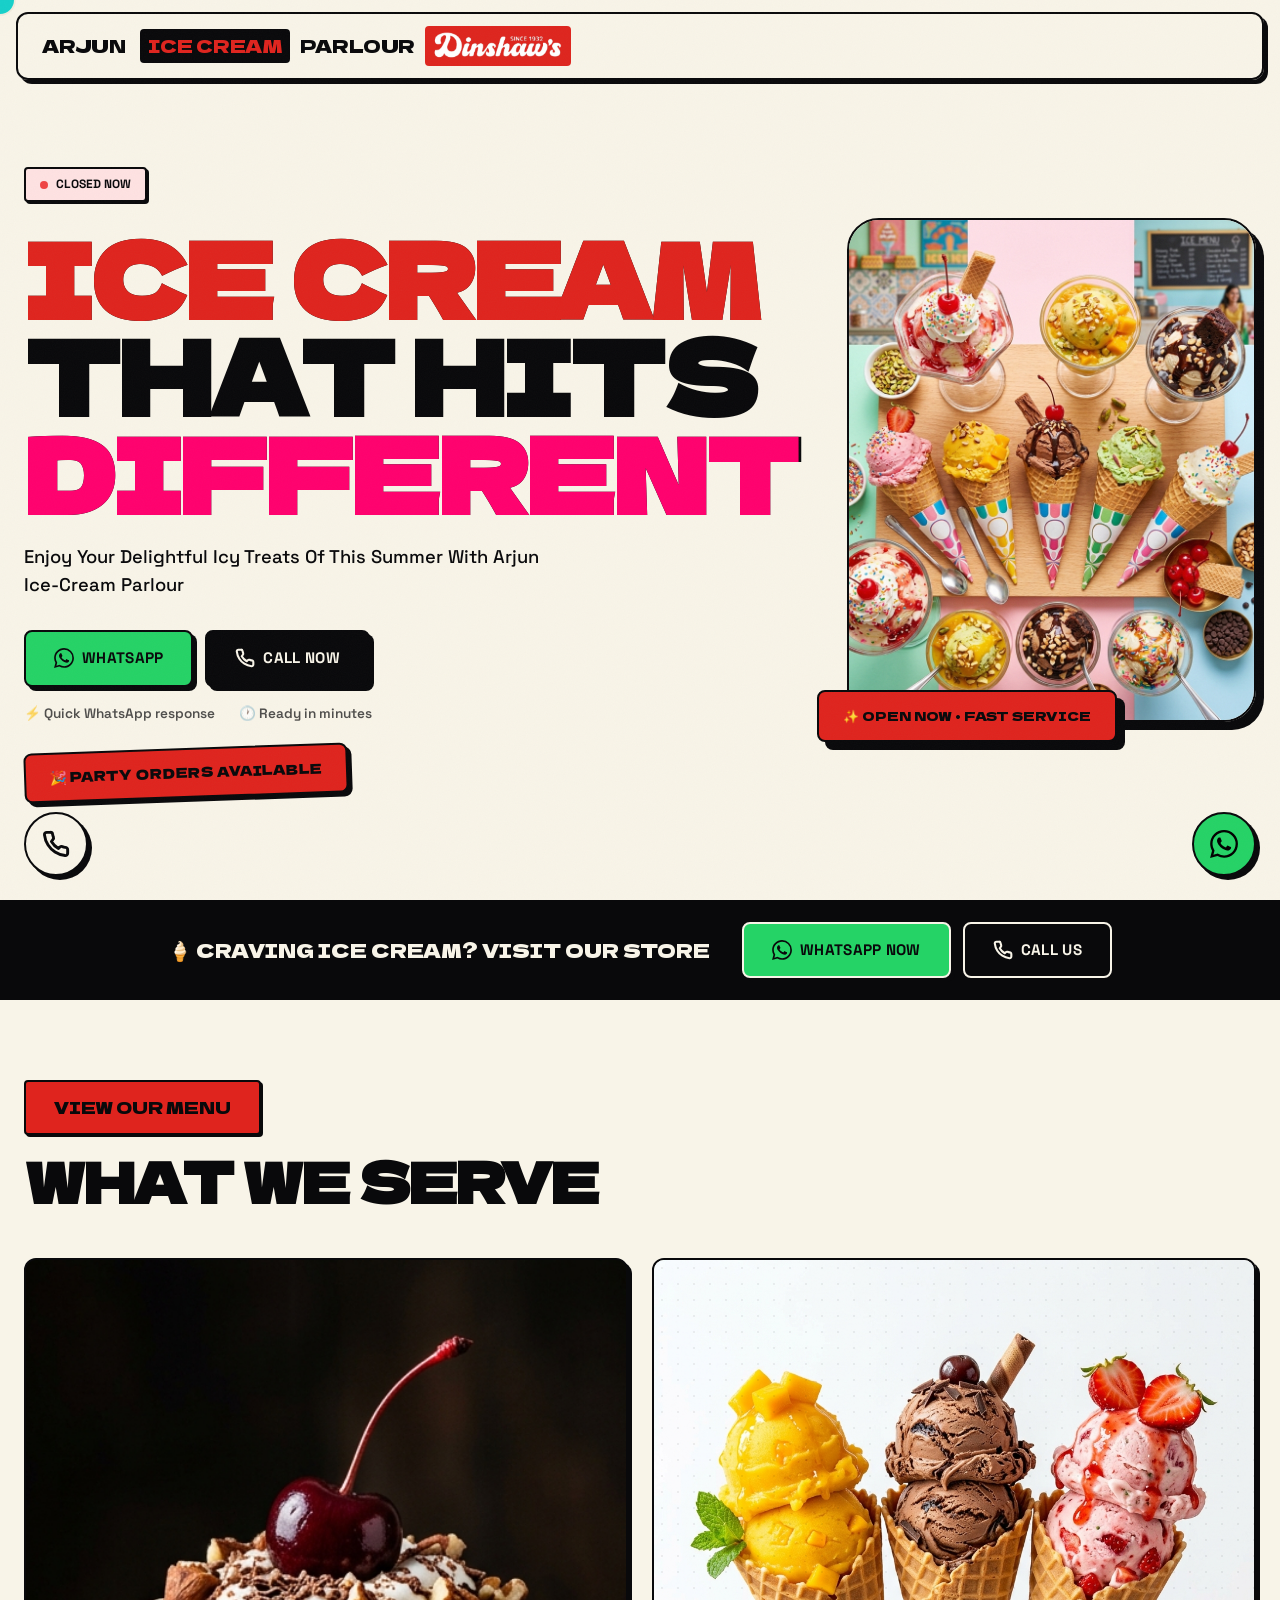
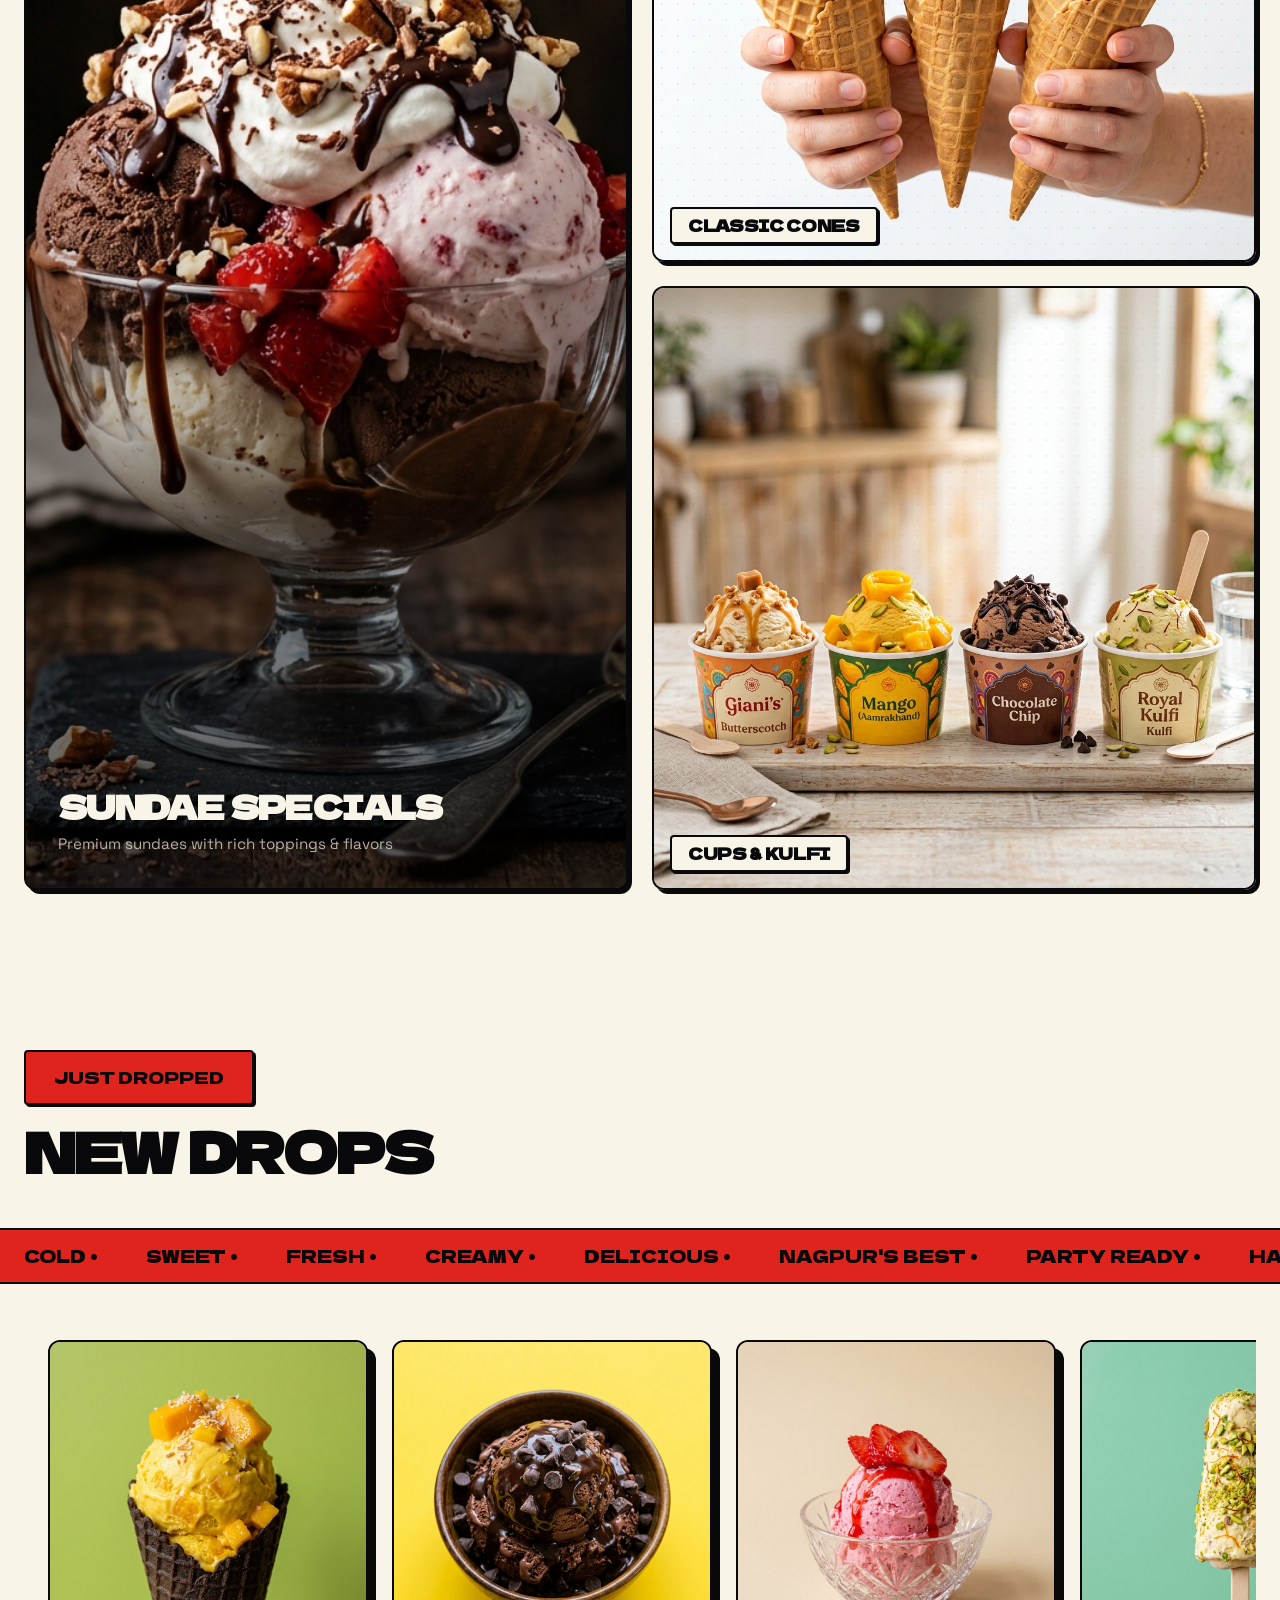
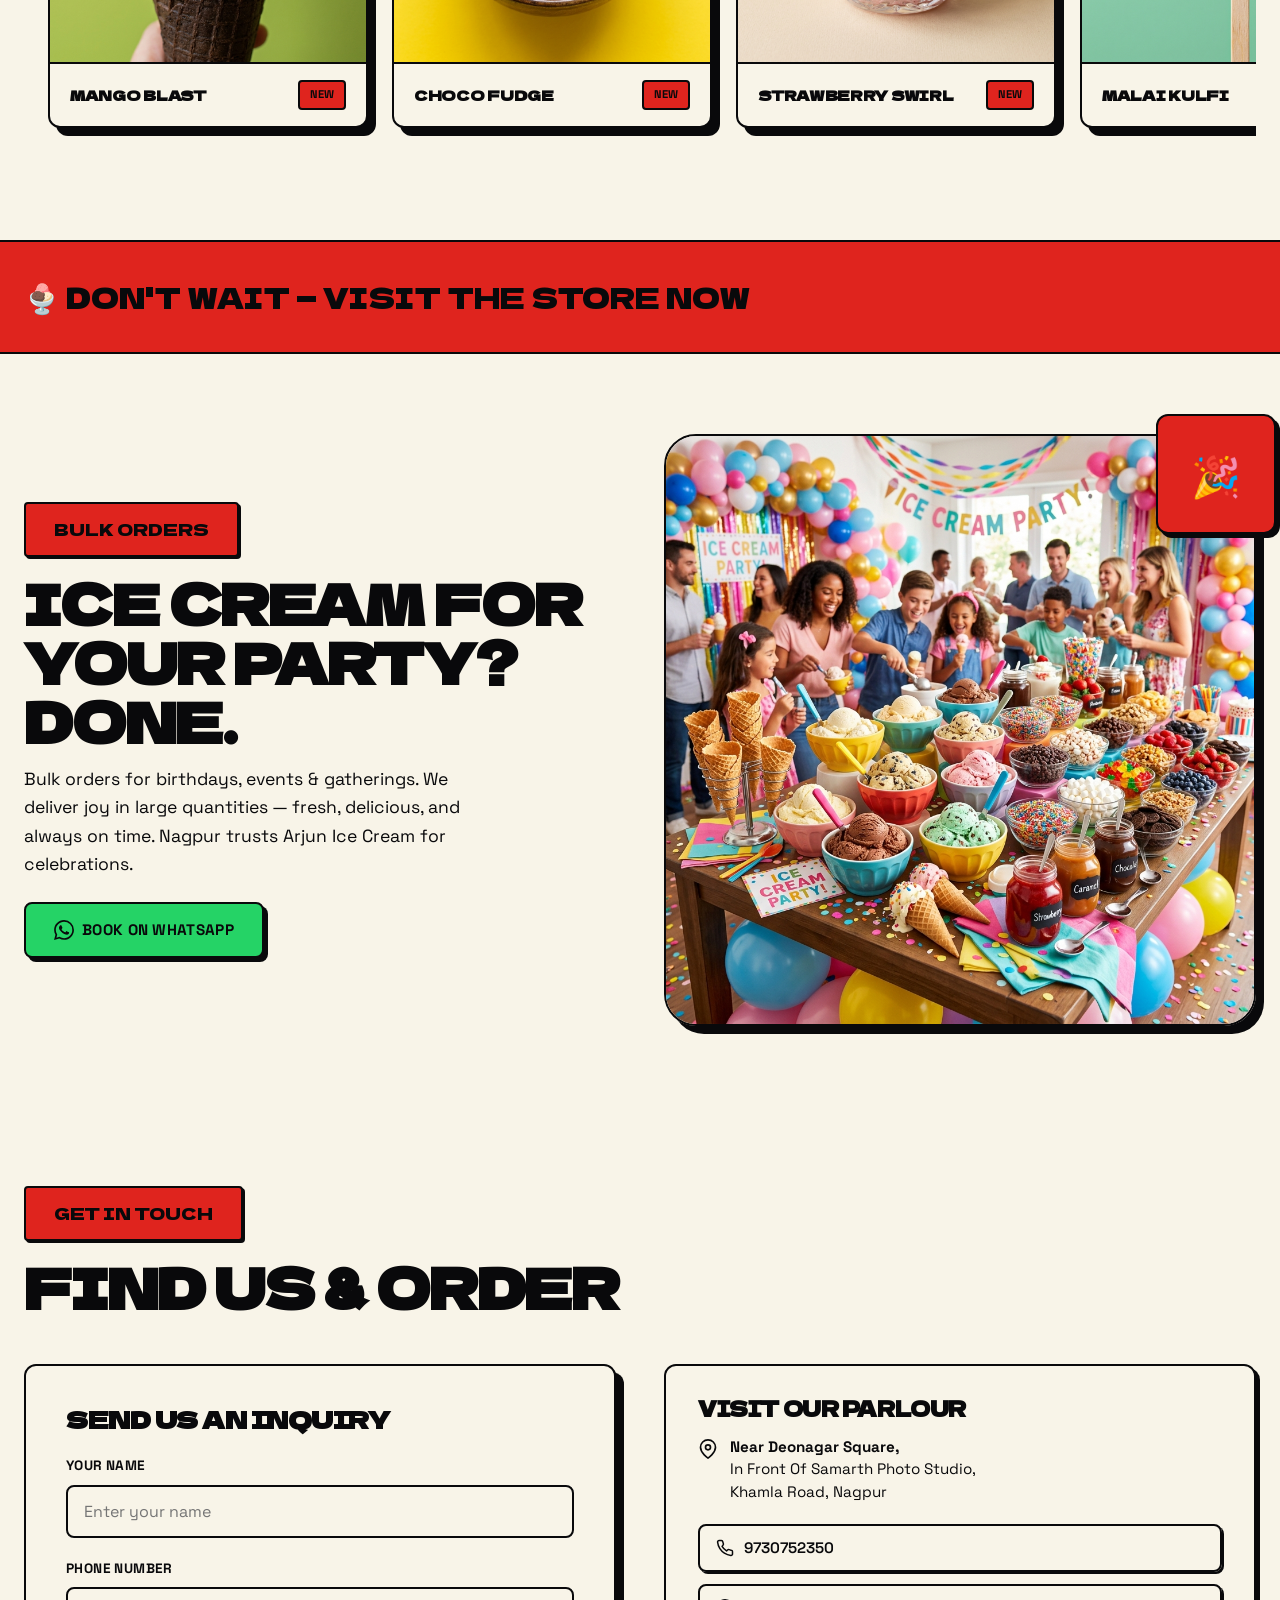
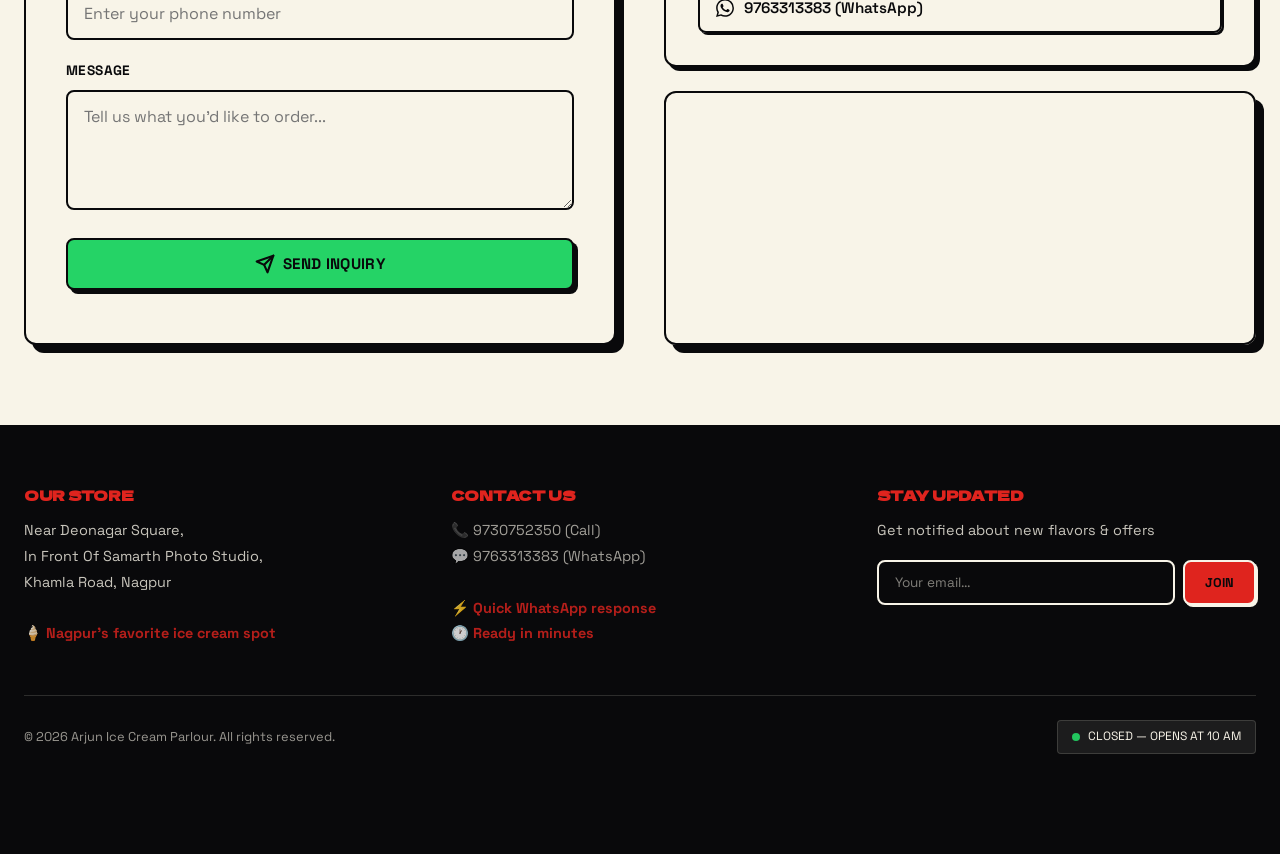
==== commit 95510545: "UI fixes" ====
--- a/arjun_icecream/website/index.html
+++ b/arjun_icecream/website/index.html
@@ -14,6 +14,9 @@
   <meta property="og:description"
     content="Enjoy your delightful icy treats this summer. Order on WhatsApp or call us now!">
   <meta property="og:type" content="website">
+  <link rel="preconnect" href="https://fonts.googleapis.com">
+  <link rel="preconnect" href="https://fonts.gstatic.com" crossorigin>
+  <link href="https://fonts.googleapis.com/css2?family=Dela+Gothic+One&family=Space+Grotesk:wght@400;500;600;700&display=swap" rel="stylesheet">
   <link rel="stylesheet" href="style.css">
 </head>
 
@@ -58,11 +61,12 @@
     <div class="container">
       <div class="hero-grid">
         <!-- Left: Content (7 cols) -->
-        <div class="hero-content">
+        <div class="hero-content" style="margin-top: 25px;">
           <div class="open-badge" id="openBadge">
             <span class="pulse"></span> OPEN NOW
           </div>
-          <h1 class="hero-heading glitch" data-text="ICE CREAM THAT HITS DIFFERENT" id="heroHeading">
+          <h1 class="hero-heading glitch" style="margin-top: 25px;" data-text="ICE CREAM THAT HITS DIFFERENT"
+            id="heroHeading">
             ICE CREAM THAT HITS DIFFERENT
           </h1>
           <p class="hero-tagline">Enjoy Your Delightful Icy Treats Of This Summer With Arjun Ice-Cream Parlour</p>
--- a/arjun_icecream/website/style.css
+++ b/arjun_icecream/website/style.css
@@ -3,7 +3,7 @@
    ============================================= */
 
 /* === GOOGLE FONTS === */
-@import url('https://fonts.googleapis.com/css2?family=Dela+Gothic+One&family=Space+Grotesk:wght@400;500;600;700&display=swap');
+/* Loaded via <link> tags in index.html for reliability */
 
 /* === CSS CUSTOM PROPERTIES === */
 :root {
@@ -1046,7 +1046,7 @@
   background: var(--primary);
   color: var(--bg);
   border-top: var(--border);
-  padding: 60px 0 32px;
+  padding: 60px 0 100px;
 }
 
 .footer-grid {
@@ -1237,6 +1237,13 @@
 
   .header-logo {
     font-size: 0.9rem;
+    flex-wrap: wrap;
+    white-space: normal;
+    max-width: 100%;
+  }
+
+  .header-logo-img {
+    height: 32px;
   }
 
   .header-cta .btn {
